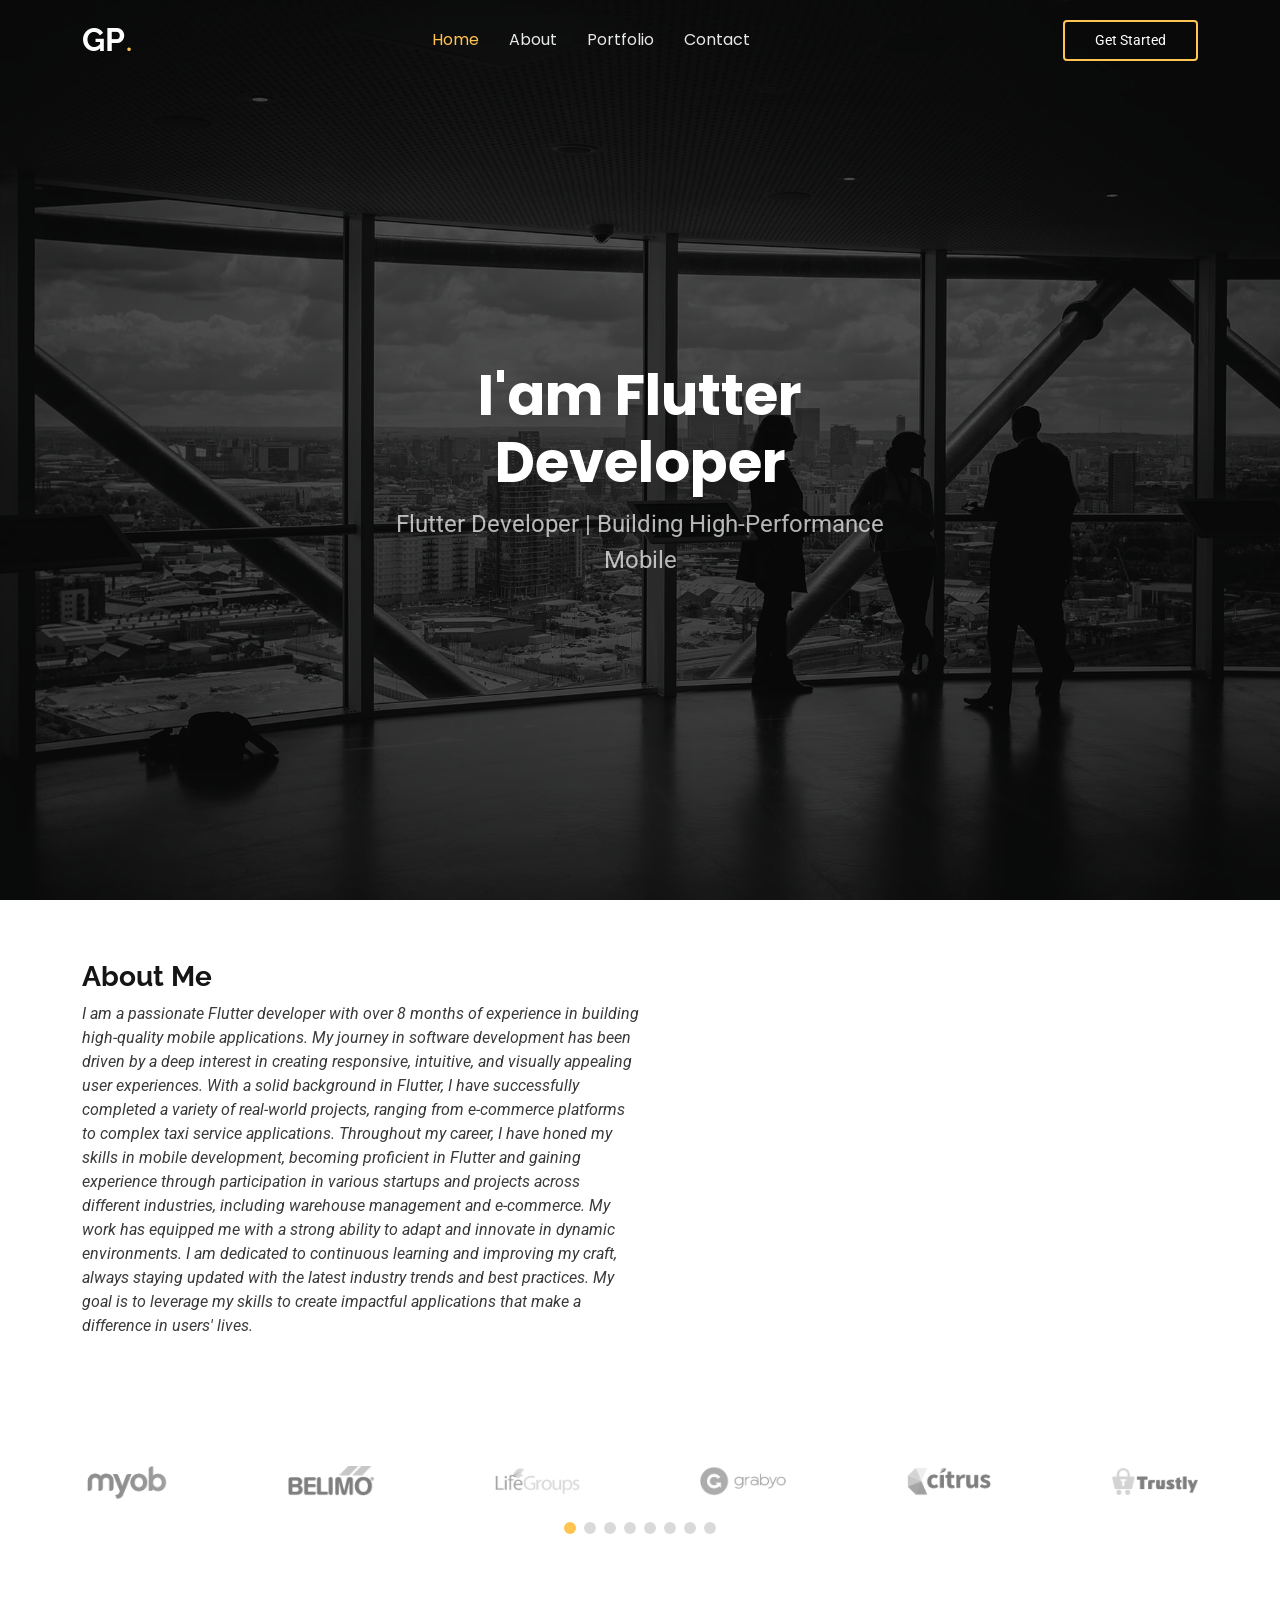
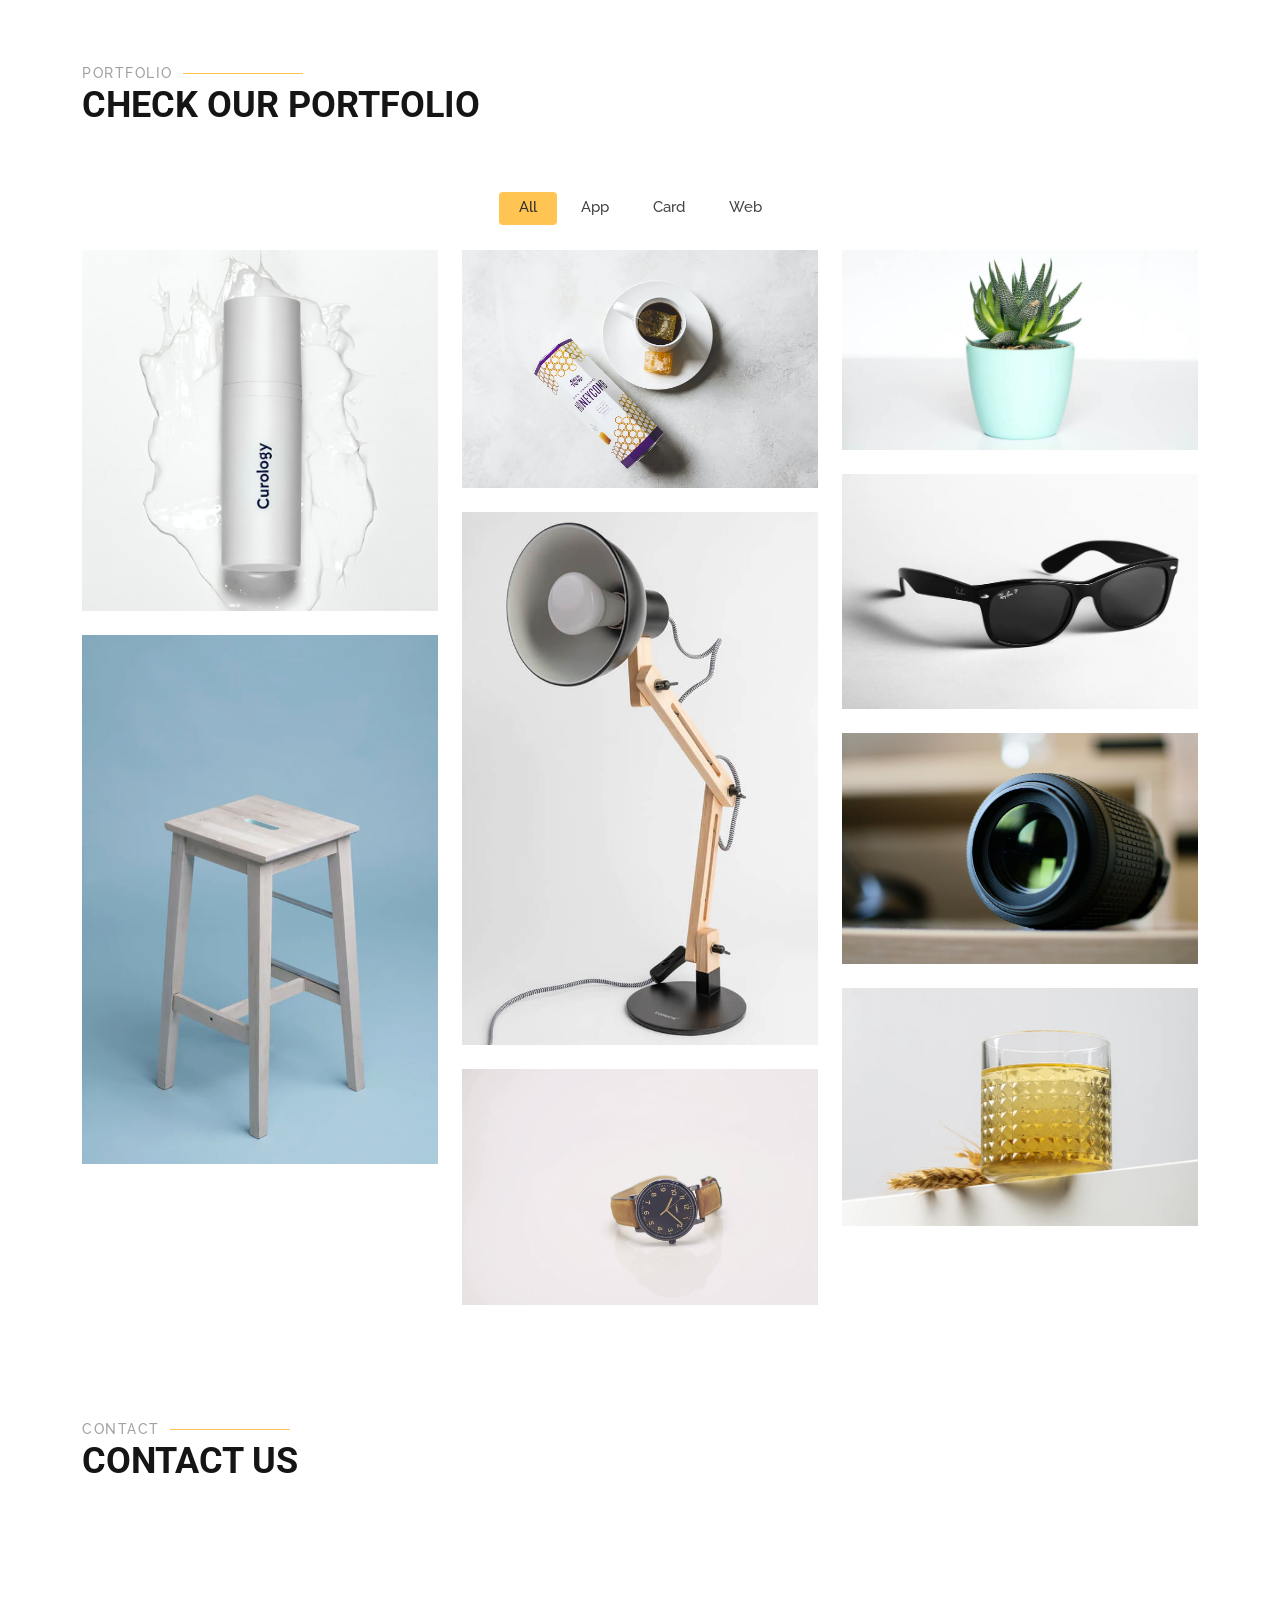
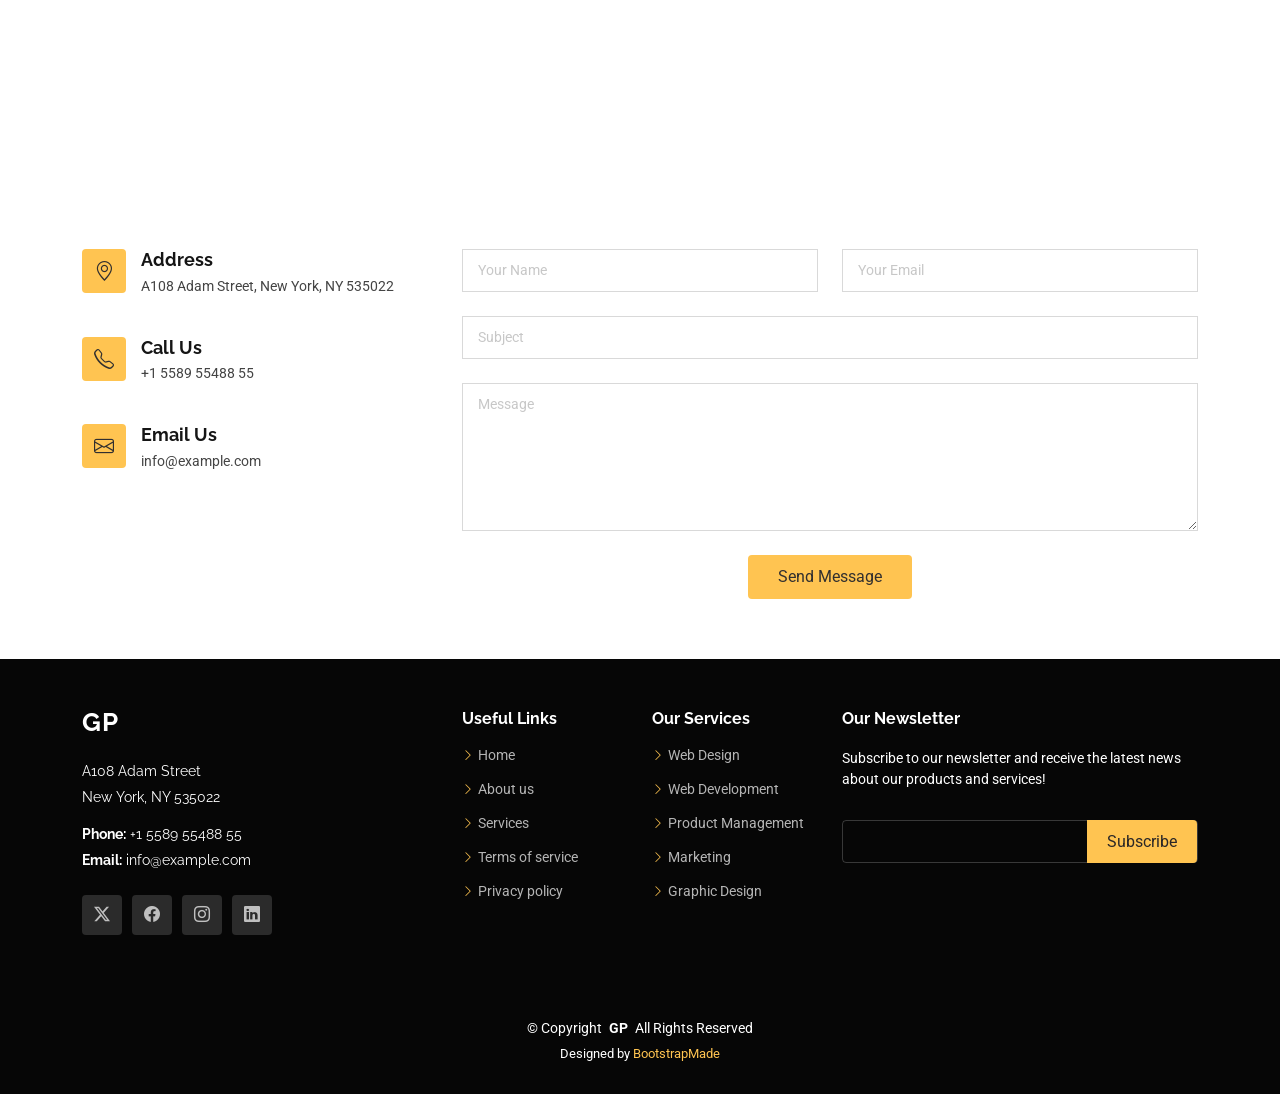
==== index.html @ 0a046956 "portifoliyo updated" ====
<!DOCTYPE html>
<html lang="en">

<head>
  <meta charset="utf-8">
  <meta content="width=device-width, initial-scale=1.0" name="viewport">
  <title>Index - Gp Bootstrap Template</title>
  <meta name="description" content="">
  <meta name="keywords" content="">

  <!-- Favicons -->
  <link href="assets/img/favicon.png" rel="icon">
  <link href="assets/img/apple-touch-icon.png" rel="apple-touch-icon">

  <!-- Fonts -->
  <link href="https://fonts.googleapis.com" rel="preconnect">
  <link href="https://fonts.gstatic.com" rel="preconnect" crossorigin>
  <link href="https://fonts.googleapis.com/css2?family=Roboto:ital,wght@0,100;0,300;0,400;0,500;0,700;0,900;1,100;1,300;1,400;1,500;1,700;1,900&family=Poppins:ital,wght@0,100;0,200;0,300;0,400;0,500;0,600;0,700;0,800;0,900;1,100;1,200;1,300;1,400;1,500;1,600;1,700;1,800;1,900&family=Raleway:ital,wght@0,100;0,200;0,300;0,400;0,500;0,600;0,700;0,800;0,900;1,100;1,200;1,300;1,400;1,500;1,600;1,700;1,800;1,900&display=swap" rel="stylesheet">

  <!-- Vendor CSS Files -->
  <link href="assets/vendor/bootstrap/css/bootstrap.min.css" rel="stylesheet">
  <link href="assets/vendor/bootstrap-icons/bootstrap-icons.css" rel="stylesheet">
  <link href="assets/vendor/aos/aos.css" rel="stylesheet">
  <link href="assets/vendor/swiper/swiper-bundle.min.css" rel="stylesheet">
  <link href="assets/vendor/glightbox/css/glightbox.min.css" rel="stylesheet">

  <!-- Main CSS File -->
  <link href="assets/css/main.css" rel="stylesheet">

  <!-- =======================================================
  * Template Name: Gp
  * Template URL: https://bootstrapmade.com/gp-free-multipurpose-html-bootstrap-template/
  * Updated: Aug 15 2024 with Bootstrap v5.3.3
  * Author: BootstrapMade.com
  * License: https://bootstrapmade.com/license/
  ======================================================== -->
</head>

<body class="index-page">

  <header id="header" class="header d-flex align-items-center fixed-top">
    <div class="container-fluid container-xl position-relative d-flex align-items-center justify-content-between">

      <a href="index.html" class="logo d-flex align-items-center me-auto me-lg-0">
        <!-- Uncomment the line below if you also wish to use an image logo -->
        <!-- <img src="assets/img/logo.png" alt=""> -->
        <h1 class="sitename">GP</h1>
        <span>.</span>
      </a>

      <nav id="navmenu" class="navmenu">
        <ul>
          <li><a href="#hero" class="active">Home<br></a></li>
          <li><a href="#about">About</a></li>
          <li><a href="#portfolio">Portfolio</a></li>
          <li><a href="#contact">Contact</a></li>
        </ul>
        <i class="mobile-nav-toggle d-xl-none bi bi-list"></i>
      </nav>

      <a class="btn-getstarted" href="index.html#about">Get Started</a>

    </div>
  </header>

  <main class="main">

    <!-- Hero Section -->
    <section id="hero" class="hero section dark-background">

      <img src="assets/img/hero-bg.jpg" alt="" data-aos="fade-in">

      <div class="container">

        <div class="row justify-content-center text-center" data-aos="fade-up" data-aos-delay="100">
          <div class="col-xl-6 col-lg-8">
            <h2>I'am Flutter Developer</span></h2>
            <p>Flutter Developer | Building High-Performance Mobile</p>
          </div>
        </div>
      </div>

    </section><!-- /Hero Section -->

    <!-- About Section -->
    <section id="about" class="about section">

      <div class="container" data-aos="fade-up" data-aos-delay="300">

          
          <div class="col-lg-6 order-2 order-lg-1 content">
            <h3>About Me</h3>
            <p class="fst-italic">
              I am a passionate Flutter developer with over 8 months of experience in building high-quality mobile applications. My journey in software development has been driven by a deep interest in creating responsive, intuitive, and visually appealing user experiences. With a solid background in Flutter, I have successfully completed a variety of real-world projects, ranging from e-commerce platforms to complex taxi service applications.
              Throughout my career, I have honed my skills in mobile development, becoming proficient in Flutter and gaining experience through participation in various startups and projects across different industries, including warehouse management and e-commerce. My work has equipped me with a strong ability to adapt and innovate in dynamic environments.
              I am dedicated to continuous learning and improving my craft, always staying updated with the latest industry trends and best practices. My goal is to leverage my skills to create impactful applications that make a difference in users' lives.
          </div>
        

      </div>

    </section><!-- /About Section -->

    <!-- Clients Section -->
    <section id="clients" class="clients section">

      <div class="container" data-aos="fade-up" data-aos-delay="100">

        <div class="swiper init-swiper">
          <script type="application/json" class="swiper-config">
            {
              "loop": true,
              "speed": 600,
              "autoplay": {
                "delay": 5000
              },
              "slidesPerView": "auto",
              "pagination": {
                "el": ".swiper-pagination",
                "type": "bullets",
                "clickable": true
              },
              "breakpoints": {
                "320": {
                  "slidesPerView": 2,
                  "spaceBetween": 40
                },
                "480": {
                  "slidesPerView": 3,
                  "spaceBetween": 60
                },
                "640": {
                  "slidesPerView": 4,
                  "spaceBetween": 80
                },
                "992": {
                  "slidesPerView": 6,
                  "spaceBetween": 120
                }
              }
            }
          </script>
          <div class="swiper-wrapper align-items-center">
            <div class="swiper-slide"><img src="assets/img/clients/client-1.png" class="img-fluid" alt=""></div>
            <div class="swiper-slide"><img src="assets/img/clients/client-2.png" class="img-fluid" alt=""></div>
            <div class="swiper-slide"><img src="assets/img/clients/client-3.png" class="img-fluid" alt=""></div>
            <div class="swiper-slide"><img src="assets/img/clients/client-4.png" class="img-fluid" alt=""></div>
            <div class="swiper-slide"><img src="assets/img/clients/client-5.png" class="img-fluid" alt=""></div>
            <div class="swiper-slide"><img src="assets/img/clients/client-6.png" class="img-fluid" alt=""></div>
            <div class="swiper-slide"><img src="assets/img/clients/client-7.png" class="img-fluid" alt=""></div>
            <div class="swiper-slide"><img src="assets/img/clients/client-8.png" class="img-fluid" alt=""></div>
          </div>
          <div class="swiper-pagination"></div>
        </div>

      </div>

    </section><!-- /Clients Section -->


    <!-- Portfolio Section -->
    <section id="portfolio" class="portfolio section">

      <!-- Section Title -->
      <div class="container section-title" data-aos="fade-up">
        <h2>Portfolio</h2>
        <p>Check our Portfolio</p>
      </div><!-- End Section Title -->

      <div class="container">

        <div class="isotope-layout" data-default-filter="*" data-layout="masonry" data-sort="original-order">

          <ul class="portfolio-filters isotope-filters" data-aos="fade-up" data-aos-delay="100">
            <li data-filter="*" class="filter-active">All</li>
            <li data-filter=".filter-app">App</li>
            <li data-filter=".filter-product">Card</li>
            <li data-filter=".filter-branding">Web</li>
          </ul><!-- End Portfolio Filters -->

          <div class="row gy-4 isotope-container" data-aos="fade-up" data-aos-delay="200">

            <div class="col-lg-4 col-md-6 portfolio-item isotope-item filter-app">
              <img src="assets/img/masonry-portfolio/masonry-portfolio-1.jpg" class="img-fluid" alt="">
              <div class="portfolio-info">
                <h4>App 1</h4>
                <p>Lorem ipsum, dolor sit</p>
                <a href="assets/img/masonry-portfolio/masonry-portfolio-1.jpg" title="App 1" data-gallery="portfolio-gallery-app" class="glightbox preview-link"><i class="bi bi-zoom-in"></i></a>
                <a href="portfolio-details.html" title="More Details" class="details-link"><i class="bi bi-link-45deg"></i></a>
              </div>
            </div><!-- End Portfolio Item -->

            <div class="col-lg-4 col-md-6 portfolio-item isotope-item filter-product">
              <img src="assets/img/masonry-portfolio/masonry-portfolio-2.jpg" class="img-fluid" alt="">
              <div class="portfolio-info">
                <h4>Product 1</h4>
                <p>Lorem ipsum, dolor sit</p>
                <a href="assets/img/masonry-portfolio/masonry-portfolio-2.jpg" title="Product 1" data-gallery="portfolio-gallery-product" class="glightbox preview-link"><i class="bi bi-zoom-in"></i></a>
                <a href="portfolio-details.html" title="More Details" class="details-link"><i class="bi bi-link-45deg"></i></a>
              </div>
            </div><!-- End Portfolio Item -->

            <div class="col-lg-4 col-md-6 portfolio-item isotope-item filter-branding">
              <img src="assets/img/masonry-portfolio/masonry-portfolio-3.jpg" class="img-fluid" alt="">
              <div class="portfolio-info">
                <h4>Branding 1</h4>
                <p>Lorem ipsum, dolor sit</p>
                <a href="assets/img/masonry-portfolio/masonry-portfolio-3.jpg" title="Branding 1" data-gallery="portfolio-gallery-branding" class="glightbox preview-link"><i class="bi bi-zoom-in"></i></a>
                <a href="portfolio-details.html" title="More Details" class="details-link"><i class="bi bi-link-45deg"></i></a>
              </div>
            </div><!-- End Portfolio Item -->

            <div class="col-lg-4 col-md-6 portfolio-item isotope-item filter-app">
              <img src="assets/img/masonry-portfolio/masonry-portfolio-4.jpg" class="img-fluid" alt="">
              <div class="portfolio-info">
                <h4>App 2</h4>
                <p>Lorem ipsum, dolor sit</p>
                <a href="assets/img/masonry-portfolio/masonry-portfolio-4.jpg" title="App 2" data-gallery="portfolio-gallery-app" class="glightbox preview-link"><i class="bi bi-zoom-in"></i></a>
                <a href="portfolio-details.html" title="More Details" class="details-link"><i class="bi bi-link-45deg"></i></a>
              </div>
            </div><!-- End Portfolio Item -->

            <div class="col-lg-4 col-md-6 portfolio-item isotope-item filter-product">
              <img src="assets/img/masonry-portfolio/masonry-portfolio-5.jpg" class="img-fluid" alt="">
              <div class="portfolio-info">
                <h4>Product 2</h4>
                <p>Lorem ipsum, dolor sit</p>
                <a href="assets/img/masonry-portfolio/masonry-portfolio-5.jpg" title="Product 2" data-gallery="portfolio-gallery-product" class="glightbox preview-link"><i class="bi bi-zoom-in"></i></a>
                <a href="portfolio-details.html" title="More Details" class="details-link"><i class="bi bi-link-45deg"></i></a>
              </div>
            </div><!-- End Portfolio Item -->

            <div class="col-lg-4 col-md-6 portfolio-item isotope-item filter-branding">
              <img src="assets/img/masonry-portfolio/masonry-portfolio-6.jpg" class="img-fluid" alt="">
              <div class="portfolio-info">
                <h4>Branding 2</h4>
                <p>Lorem ipsum, dolor sit</p>
                <a href="assets/img/masonry-portfolio/masonry-portfolio-6.jpg" title="Branding 2" data-gallery="portfolio-gallery-branding" class="glightbox preview-link"><i class="bi bi-zoom-in"></i></a>
                <a href="portfolio-details.html" title="More Details" class="details-link"><i class="bi bi-link-45deg"></i></a>
              </div>
            </div><!-- End Portfolio Item -->

            <div class="col-lg-4 col-md-6 portfolio-item isotope-item filter-app">
              <img src="assets/img/masonry-portfolio/masonry-portfolio-7.jpg" class="img-fluid" alt="">
              <div class="portfolio-info">
                <h4>App 3</h4>
                <p>Lorem ipsum, dolor sit</p>
                <a href="assets/img/masonry-portfolio/masonry-portfolio-7.jpg" title="App 3" data-gallery="portfolio-gallery-app" class="glightbox preview-link"><i class="bi bi-zoom-in"></i></a>
                <a href="portfolio-details.html" title="More Details" class="details-link"><i class="bi bi-link-45deg"></i></a>
              </div>
            </div><!-- End Portfolio Item -->

            <div class="col-lg-4 col-md-6 portfolio-item isotope-item filter-product">
              <img src="assets/img/masonry-portfolio/masonry-portfolio-8.jpg" class="img-fluid" alt="">
              <div class="portfolio-info">
                <h4>Product 3</h4>
                <p>Lorem ipsum, dolor sit</p>
                <a href="assets/img/masonry-portfolio/masonry-portfolio-8.jpg" title="Product 3" data-gallery="portfolio-gallery-product" class="glightbox preview-link"><i class="bi bi-zoom-in"></i></a>
                <a href="portfolio-details.html" title="More Details" class="details-link"><i class="bi bi-link-45deg"></i></a>
              </div>
            </div><!-- End Portfolio Item -->

            <div class="col-lg-4 col-md-6 portfolio-item isotope-item filter-branding">
              <img src="assets/img/masonry-portfolio/masonry-portfolio-9.jpg" class="img-fluid" alt="">
              <div class="portfolio-info">
                <h4>Branding 3</h4>
                <p>Lorem ipsum, dolor sit</p>
                <a href="assets/img/masonry-portfolio/masonry-portfolio-9.jpg" title="Branding 2" data-gallery="portfolio-gallery-branding" class="glightbox preview-link"><i class="bi bi-zoom-in"></i></a>
                <a href="portfolio-details.html" title="More Details" class="details-link"><i class="bi bi-link-45deg"></i></a>
              </div>
            </div><!-- End Portfolio Item -->

          </div><!-- End Portfolio Container -->

        </div>

      </div>

    </section><!-- /Portfolio Section -->

    <!-- Contact Section -->
    <section id="contact" class="contact section">

      <!-- Section Title -->
      <div class="container section-title" data-aos="fade-up">
        <h2>Contact</h2>
        <p>Contact Us</p>
      </div><!-- End Section Title -->

      <div class="container" data-aos="fade-up" data-aos-delay="100">

        <div class="mb-4" data-aos="fade-up" data-aos-delay="200">
          <iframe style="border:0; width: 100%; height: 270px;" src="https://www.google.com/maps/embed?pb=!1m14!1m8!1m3!1d48389.78314118045!2d-74.006138!3d40.710059!3m2!1i1024!2i768!4f13.1!3m3!1m2!1s0x89c25a22a3bda30d%3A0xb89d1fe6bc499443!2sDowntown%20Conference%20Center!5e0!3m2!1sen!2sus!4v1676961268712!5m2!1sen!2sus" frameborder="0" allowfullscreen="" loading="lazy" referrerpolicy="no-referrer-when-downgrade"></iframe>
        </div><!-- End Google Maps -->

        <div class="row gy-4">

          <div class="col-lg-4">
            <div class="info-item d-flex" data-aos="fade-up" data-aos-delay="300">
              <i class="bi bi-geo-alt flex-shrink-0"></i>
              <div>
                <h3>Address</h3>
                <p>A108 Adam Street, New York, NY 535022</p>
              </div>
            </div><!-- End Info Item -->

            <div class="info-item d-flex" data-aos="fade-up" data-aos-delay="400">
              <i class="bi bi-telephone flex-shrink-0"></i>
              <div>
                <h3>Call Us</h3>
                <p>+1 5589 55488 55</p>
              </div>
            </div><!-- End Info Item -->

            <div class="info-item d-flex" data-aos="fade-up" data-aos-delay="500">
              <i class="bi bi-envelope flex-shrink-0"></i>
              <div>
                <h3>Email Us</h3>
                <p>info@example.com</p>
              </div>
            </div><!-- End Info Item -->

          </div>

          <div class="col-lg-8">
            <form action="forms/contact.php" method="post" class="php-email-form" data-aos="fade-up" data-aos-delay="200">
              <div class="row gy-4">

                <div class="col-md-6">
                  <input type="text" name="name" class="form-control" placeholder="Your Name" required="">
                </div>

                <div class="col-md-6 ">
                  <input type="email" class="form-control" name="email" placeholder="Your Email" required="">
                </div>

                <div class="col-md-12">
                  <input type="text" class="form-control" name="subject" placeholder="Subject" required="">
                </div>

                <div class="col-md-12">
                  <textarea class="form-control" name="message" rows="6" placeholder="Message" required=""></textarea>
                </div>

                <div class="col-md-12 text-center">
                  <div class="loading">Loading</div>
                  <div class="error-message"></div>
                  <div class="sent-message">Your message has been sent. Thank you!</div>

                  <button type="submit">Send Message</button>
                </div>

              </div>
            </form>
          </div><!-- End Contact Form -->

        </div>

      </div>

    </section><!-- /Contact Section -->

  </main>

  <footer id="footer" class="footer dark-background">

    <div class="footer-top">
      <div class="container">
        <div class="row gy-4">
          <div class="col-lg-4 col-md-6 footer-about">
            <a href="index.html" class="logo d-flex align-items-center">
              <span class="sitename">GP</span>
            </a>
            <div class="footer-contact pt-3">
              <p>A108 Adam Street</p>
              <p>New York, NY 535022</p>
              <p class="mt-3"><strong>Phone:</strong> <span>+1 5589 55488 55</span></p>
              <p><strong>Email:</strong> <span>info@example.com</span></p>
            </div>
            <div class="social-links d-flex mt-4">
              <a href=""><i class="bi bi-twitter-x"></i></a>
              <a href=""><i class="bi bi-facebook"></i></a>
              <a href=""><i class="bi bi-instagram"></i></a>
              <a href=""><i class="bi bi-linkedin"></i></a>
            </div>
          </div>

          <div class="col-lg-2 col-md-3 footer-links">
            <h4>Useful Links</h4>
            <ul>
              <li><i class="bi bi-chevron-right"></i> <a href="#"> Home</a></li>
              <li><i class="bi bi-chevron-right"></i> <a href="#"> About us</a></li>
              <li><i class="bi bi-chevron-right"></i> <a href="#"> Services</a></li>
              <li><i class="bi bi-chevron-right"></i> <a href="#"> Terms of service</a></li>
              <li><i class="bi bi-chevron-right"></i> <a href="#"> Privacy policy</a></li>
            </ul>
          </div>

          <div class="col-lg-2 col-md-3 footer-links">
            <h4>Our Services</h4>
            <ul>
              <li><i class="bi bi-chevron-right"></i> <a href="#"> Web Design</a></li>
              <li><i class="bi bi-chevron-right"></i> <a href="#"> Web Development</a></li>
              <li><i class="bi bi-chevron-right"></i> <a href="#"> Product Management</a></li>
              <li><i class="bi bi-chevron-right"></i> <a href="#"> Marketing</a></li>
              <li><i class="bi bi-chevron-right"></i> <a href="#"> Graphic Design</a></li>
            </ul>
          </div>

          <div class="col-lg-4 col-md-12 footer-newsletter">
            <h4>Our Newsletter</h4>
            <p>Subscribe to our newsletter and receive the latest news about our products and services!</p>
            <form action="forms/newsletter.php" method="post" class="php-email-form">
              <div class="newsletter-form"><input type="email" name="email"><input type="submit" value="Subscribe"></div>
              <div class="loading">Loading</div>
              <div class="error-message"></div>
              <div class="sent-message">Your subscription request has been sent. Thank you!</div>
            </form>
          </div>

        </div>
      </div>
    </div>

    <div class="copyright">
      <div class="container text-center">
        <p>© <span>Copyright</span> <strong class="px-1 sitename">GP</strong> <span>All Rights Reserved</span></p>
        <div class="credits">
          <!-- All the links in the footer should remain intact. -->
          <!-- You can delete the links only if you've purchased the pro version. -->
          <!-- Licensing information: https://bootstrapmade.com/license/ -->
          <!-- Purchase the pro version with working PHP/AJAX contact form: [buy-url] -->
          Designed by <a href="https://bootstrapmade.com/">BootstrapMade</a>
        </div>
      </div>
    </div>

  </footer>

  <!-- Scroll Top -->
  <a href="#" id="scroll-top" class="scroll-top d-flex align-items-center justify-content-center"><i class="bi bi-arrow-up-short"></i></a>

  <!-- Preloader -->
  <div id="preloader"></div>

  <!-- Vendor JS Files -->
  <script src="assets/vendor/bootstrap/js/bootstrap.bundle.min.js"></script>
  <script src="assets/vendor/php-email-form/validate.js"></script>
  <script src="assets/vendor/aos/aos.js"></script>
  <script src="assets/vendor/swiper/swiper-bundle.min.js"></script>
  <script src="assets/vendor/glightbox/js/glightbox.min.js"></script>
  <script src="assets/vendor/imagesloaded/imagesloaded.pkgd.min.js"></script>
  <script src="assets/vendor/isotope-layout/isotope.pkgd.min.js"></script>
  <script src="assets/vendor/purecounter/purecounter_vanilla.js"></script>

  <!-- Main JS File -->
  <script src="assets/js/main.js"></script>

</body>

</html>
---- assets/css/main.css ----
/**
* Template Name: Gp
* Template URL: https://bootstrapmade.com/gp-free-multipurpose-html-bootstrap-template/
* Updated: Aug 15 2024 with Bootstrap v5.3.3
* Author: BootstrapMade.com
* License: https://bootstrapmade.com/license/
*/

/*--------------------------------------------------------------
# Font & Color Variables
# Help: https://bootstrapmade.com/color-system/
--------------------------------------------------------------*/
/* Fonts */
:root {
  --default-font: "Roboto",  system-ui, -apple-system, "Segoe UI", Roboto, "Helvetica Neue", Arial, "Noto Sans", "Liberation Sans", sans-serif, "Apple Color Emoji", "Segoe UI Emoji", "Segoe UI Symbol", "Noto Color Emoji";
  --heading-font: "Raleway",  sans-serif;
  --nav-font: "Poppins",  sans-serif;
}

/* Global Colors - The following color variables are used throughout the website. Updating them here will change the color scheme of the entire website */
:root { 
  --background-color: #ffffff; /* Background color for the entire website, including individual sections */
  --default-color: #444444; /* Default color used for the majority of the text content across the entire website */
  --heading-color: #151515; /* Color for headings, subheadings and title throughout the website */
  --accent-color: #ffc451; /* Accent color that represents your brand on the website. It's used for buttons, links, and other elements that need to stand out */
  --surface-color: #ffffff; /* The surface color is used as a background of boxed elements within sections, such as cards, icon boxes, or other elements that require a visual separation from the global background. */
  --contrast-color: #312f2f; /* Contrast color for text, ensuring readability against backgrounds of accent, heading, or default colors. */
}

/* Nav Menu Colors - The following color variables are used specifically for the navigation menu. They are separate from the global colors to allow for more customization options */
:root {
  --nav-color: rgba(255, 255, 255, 0.905);  /* The default color of the main navmenu links */
  --nav-hover-color: #ffc451; /* Applied to main navmenu links when they are hovered over or active */
  --nav-mobile-background-color: #ffffff; /* Used as the background color for mobile navigation menu */
  --nav-dropdown-background-color: #ffffff; /* Used as the background color for dropdown items that appear when hovering over primary navigation items */
  --nav-dropdown-color: #212529; /* Used for navigation links of the dropdown items in the navigation menu. */
  --nav-dropdown-hover-color: #ffc451; /* Similar to --nav-hover-color, this color is applied to dropdown navigation links when they are hovered over. */
}

/* Color Presets - These classes override global colors when applied to any section or element, providing reuse of the sam color scheme. */

.light-background {
  --background-color: #f9f9f9;
  --surface-color: #ffffff;
}

.dark-background {
  --background-color: #060606;
  --default-color: #ffffff;
  --heading-color: #ffffff;
  --surface-color: #252525;
  --contrast-color: #2a2727;
}

/* Smooth scroll */
:root {
  scroll-behavior: smooth;
}

/*--------------------------------------------------------------
# General Styling & Shared Classes
--------------------------------------------------------------*/
body {
  color: var(--default-color);
  background-color: var(--background-color);
  font-family: var(--default-font);
}

a {
  color: var(--accent-color);
  text-decoration: none;
  transition: 0.3s;
}

a:hover {
  color: color-mix(in srgb, var(--accent-color), transparent 25%);
  text-decoration: none;
}

h1,
h2,
h3,
h4,
h5,
h6 {
  color: var(--heading-color);
  font-family: var(--heading-font);
}

/* PHP Email Form Messages
------------------------------*/
.php-email-form .error-message {
  display: none;
  background: #df1529;
  color: #ffffff;
  text-align: left;
  padding: 15px;
  margin-bottom: 24px;
  font-weight: 600;
}

.php-email-form .sent-message {
  display: none;
  color: #ffffff;
  background: #059652;
  text-align: center;
  padding: 15px;
  margin-bottom: 24px;
  font-weight: 600;
}

.php-email-form .loading {
  display: none;
  background: var(--surface-color);
  text-align: center;
  padding: 15px;
  margin-bottom: 24px;
}

.php-email-form .loading:before {
  content: "";
  display: inline-block;
  border-radius: 50%;
  width: 24px;
  height: 24px;
  margin: 0 10px -6px 0;
  border: 3px solid var(--accent-color);
  border-top-color: var(--surface-color);
  animation: php-email-form-loading 1s linear infinite;
}

@keyframes php-email-form-loading {
  0% {
    transform: rotate(0deg);
  }

  100% {
    transform: rotate(360deg);
  }
}

/*--------------------------------------------------------------
# Global Header
--------------------------------------------------------------*/
.header {
  --background-color: rgba(0, 0, 0, 0.8);
  --heading-color: #ffffff;
  --contrast-color: #ffffff;
  color: var(--default-color);
  background-color: var(--background-color);
  padding: 10px 0;
  transition: all 0.5s;
  z-index: 997;
}

.header .logo {
  line-height: 1;
}

.header .logo img {
  max-height: 36px;
  margin-right: 8px;
}

.header .logo h1 {
  font-size: 32px;
  margin: 0;
  font-weight: 700;
  color: var(--heading-color);
}

.header .logo span {
  color: var(--accent-color);
  font-size: 32px;
}

.header .btn-getstarted,
.header .btn-getstarted:focus {
  color: var(--contrast-color);
  font-size: 14px;
  padding: 8px 30px;
  margin: 0 0 0 30px;
  border-radius: 4px;
  transition: 0.3s;
  border: 2px solid var(--accent-color);
}

.header .btn-getstarted:hover,
.header .btn-getstarted:focus:hover {
  color: var(--default-color);
  background: var(--accent-color);
}

@media (max-width: 1200px) {
  .header .logo {
    order: 1;
  }

  .header .btn-getstarted {
    order: 2;
    margin: 0 15px 0 0;
    padding: 6px 15px;
  }

  .header .navmenu {
    order: 3;
  }
}

.scrolled .header {
  box-shadow: 0px 0 18px rgba(0, 0, 0, 0.1);
}

/* Index Page Header
------------------------------*/
.index-page .header {
  --background-color: rgba(0, 0, 0, 0);
}

/* Index Page Header on Scroll
------------------------------*/
.index-page.scrolled .header {
  --background-color: rgba(0, 0, 0, 0.8);
}

/*--------------------------------------------------------------
# Navigation Menu
--------------------------------------------------------------*/
/* Navmenu - Desktop */
@media (min-width: 1200px) {
  .navmenu {
    padding: 0;
  }

  .navmenu ul {
    margin: 0;
    padding: 0;
    display: flex;
    list-style: none;
    align-items: center;
  }

  .navmenu li {
    position: relative;
  }

  .navmenu a,
  .navmenu a:focus {
    color: var(--nav-color);
    padding: 18px 15px;
    font-size: 16px;
    font-family: var(--nav-font);
    font-weight: 400;
    display: flex;
    align-items: center;
    justify-content: space-between;
    white-space: nowrap;
    transition: 0.3s;
  }

  .navmenu a i,
  .navmenu a:focus i {
    font-size: 12px;
    line-height: 0;
    margin-left: 5px;
    transition: 0.3s;
  }

  .navmenu li:last-child a {
    padding-right: 0;
  }

  .navmenu li:hover>a,
  .navmenu .active,
  .navmenu .active:focus {
    color: var(--nav-hover-color);
  }

  .navmenu .dropdown ul {
    margin: 0;
    padding: 10px 0;
    background: var(--nav-dropdown-background-color);
    display: block;
    position: absolute;
    visibility: hidden;
    left: 14px;
    top: 130%;
    opacity: 0;
    transition: 0.3s;
    border-radius: 0;
    z-index: 99;
    box-shadow: 0px 0px 30px rgba(0, 0, 0, 0.1);
  }

  .navmenu .dropdown ul li {
    min-width: 200px;
  }

  .navmenu .dropdown ul a {
    padding: 10px 20px;
    font-size: 15px;
    text-transform: none;
    color: var(--nav-dropdown-color);
  }

  .navmenu .dropdown ul a i {
    font-size: 12px;
  }

  .navmenu .dropdown ul a:hover,
  .navmenu .dropdown ul .active:hover,
  .navmenu .dropdown ul li:hover>a {
    background-color: var(--nav-dropdown-hover-color);
  }

  .navmenu .dropdown:hover>ul {
    opacity: 1;
    top: 100%;
    visibility: visible;
  }

  .navmenu .dropdown .dropdown ul {
    top: 0;
    left: -90%;
    visibility: hidden;
  }

  .navmenu .dropdown .dropdown:hover>ul {
    opacity: 1;
    top: 0;
    left: -100%;
    visibility: visible;
  }
}

/* Navmenu - Mobile */
@media (max-width: 1199px) {
  .mobile-nav-toggle {
    color: var(--nav-color);
    font-size: 28px;
    line-height: 0;
    margin-right: 10px;
    cursor: pointer;
    transition: color 0.3s;
  }

  .navmenu {
    padding: 0;
    z-index: 9997;
  }

  .navmenu ul {
    display: none;
    list-style: none;
    position: absolute;
    inset: 60px 20px 20px 20px;
    padding: 10px 0;
    margin: 0;
    border-radius: 6px;
    background-color: var(--nav-mobile-background-color);
    overflow-y: auto;
    transition: 0.3s;
    z-index: 9998;
    box-shadow: 0px 0px 30px rgba(0, 0, 0, 0.1);
  }

  .navmenu a,
  .navmenu a:focus {
    color: var(--nav-dropdown-color);
    padding: 10px 20px;
    font-family: var(--nav-font);
    font-size: 17px;
    font-weight: 500;
    display: flex;
    align-items: center;
    justify-content: space-between;
    white-space: nowrap;
    transition: 0.3s;
  }

  .navmenu a i,
  .navmenu a:focus i {
    font-size: 12px;
    line-height: 0;
    margin-left: 5px;
    width: 30px;
    height: 30px;
    display: flex;
    align-items: center;
    justify-content: center;
    border-radius: 50%;
    transition: 0.3s;
    background-color: color-mix(in srgb, var(--accent-color), white 90%);
  }

  .navmenu a i:hover,
  .navmenu a:focus i:hover {
    background-color: color-mix(in srgb, var(--accent-color), white 90%);
  }

  .navmenu a:hover,
  .navmenu .active,
  .navmenu .active:focus {
    background-color: var(--nav-dropdown-hover-color);
  }

  .navmenu .active i,
  .navmenu .active:focus i {
    transform: rotate(180deg);
  }

  .navmenu .dropdown ul {
    position: static;
    display: none;
    z-index: 99;
    padding: 10px 0;
    margin: 10px 20px;
    background-color: var(--nav-dropdown-background-color);
    border: 1px solid color-mix(in srgb, var(--default-color), transparent 90%);
    box-shadow: none;
    transition: all 0.5s ease-in-out;
  }

  .navmenu .dropdown ul ul {
    background-color: rgba(33, 37, 41, 0.1);
  }

  .navmenu .dropdown>.dropdown-active {
    display: block;
    background-color: rgba(33, 37, 41, 0.03);
  }

  .mobile-nav-active {
    overflow: hidden;
  }

  .mobile-nav-active .mobile-nav-toggle {
    color: #fff;
    position: absolute;
    font-size: 32px;
    top: 15px;
    right: 15px;
    margin-right: 0;
    z-index: 9999;
  }

  .mobile-nav-active .navmenu {
    position: fixed;
    overflow: hidden;
    inset: 0;
    background: rgba(33, 37, 41, 0.8);
    transition: 0.3s;
  }

  .mobile-nav-active .navmenu>ul {
    display: block;
  }
}

/*--------------------------------------------------------------
# Global Footer
--------------------------------------------------------------*/
.footer {
  color: var(--default-color);
  background-color: var(--background-color);
  font-size: 14px;
  position: relative;
}

.footer .footer-top {
  padding: 50px 0;
  background-color: color-mix(in srgb, var(--footer-background-color) 90%, white 10%);
}

.footer .footer-about .logo {
  line-height: 1;
  margin-bottom: 10px;
}

.footer .footer-about .logo img {
  max-height: 40px;
  margin-right: 6px;
}

.footer .footer-about .logo span {
  font-size: 26px;
  font-weight: 700;
  letter-spacing: 1px;
  font-family: var(--heading-font);
  color: var(--heading-color);
}

.footer .footer-about p {
  font-size: 14px;
  font-family: var(--heading-font);
}

.footer .social-links a {
  color: color-mix(in srgb, var(--default-color), transparent 30%);
  background-color: color-mix(in srgb, var(--default-color) 5%, white 10%);
  display: flex;
  align-items: center;
  justify-content: center;
  width: 40px;
  height: 40px;
  border-radius: 4px;
  font-size: 16px;
  margin-right: 10px;
  transition: 0.3s;
}

.footer .social-links a:hover {
  color: var(--contrast-color);
  background-color: var(--accent-color);
}

.footer h4 {
  font-size: 16px;
  font-weight: bold;
  position: relative;
  padding-bottom: 12px;
}

.footer .footer-links {
  margin-bottom: 30px;
}

.footer .footer-links ul {
  list-style: none;
  padding: 0;
  margin: 0;
}

.footer .footer-links ul i {
  margin-right: 4px;
  font-size: 12px;
  line-height: 0;
  color: var(--accent-color);
}

.footer .footer-links ul li {
  padding: 10px 0;
  display: flex;
  align-items: center;
}

.footer .footer-links ul li:first-child {
  padding-top: 0;
}

.footer .footer-links ul a {
  color: color-mix(in srgb, var(--default-color), transparent 30%);
  display: inline-block;
  line-height: 1;
}

.footer .footer-links ul a:hover {
  color: var(--accent-color);
}

.footer .footer-contact p {
  margin-bottom: 5px;
}

.footer .footer-newsletter .newsletter-form {
  margin-top: 30px;
  margin-bottom: 15px;
  padding: 6px 8px;
  position: relative;
  border-radius: 4px;
  border: 1px solid color-mix(in srgb, var(--default-color), transparent 80%);
  display: flex;
  background-color: color-mix(in srgb, var(--footer-background-color) 90%, white 15%);
  transition: 0.3s;
}

.footer .footer-newsletter .newsletter-form:focus-within {
  border-color: var(--accent-color);
}

.footer .footer-newsletter .newsletter-form input[type=email] {
  border: 0;
  padding: 4px;
  width: 100%;
  background-color: color-mix(in srgb, var(--footer-background-color) 90%, white 15%);
  color: var(--default-color);
}

.footer .footer-newsletter .newsletter-form input[type=email]:focus-visible {
  outline: none;
}

.footer .footer-newsletter .newsletter-form input[type=submit] {
  border: 0;
  font-size: 16px;
  padding: 0 20px;
  margin: -7px -8px -7px 0;
  background: var(--accent-color);
  color: var(--contrast-color);
  transition: 0.3s;
  border-radius: 0 4px 4px 0;
}

.footer .footer-newsletter .newsletter-form input[type=submit]:hover {
  background: color-mix(in srgb, var(--accent-color), transparent 20%);
}

.footer .copyright {
  padding: 30px 0;
}

.footer .copyright p {
  margin-bottom: 0;
}

.footer .credits {
  margin-top: 5px;
  font-size: 13px;
}

/*--------------------------------------------------------------
# Preloader
--------------------------------------------------------------*/
#preloader {
  position: fixed;
  inset: 0;
  z-index: 999999;
  overflow: hidden;
  background: #000;
  transition: all 0.6s ease-out;
}

#preloader:before {
  content: "";
  position: fixed;
  top: calc(50% - 30px);
  left: calc(50% - 30px);
  border: 6px solid #ffffff;
  border-color: var(--accent-color) transparent var(--accent-color) transparent;
  border-radius: 50%;
  width: 60px;
  height: 60px;
  animation: animate-preloader 1.5s linear infinite;
}

@keyframes animate-preloader {
  0% {
    transform: rotate(0deg);
  }

  100% {
    transform: rotate(360deg);
  }
}

/*--------------------------------------------------------------
# Scroll Top Button
--------------------------------------------------------------*/
.scroll-top {
  position: fixed;
  visibility: hidden;
  opacity: 0;
  right: 15px;
  bottom: 15px;
  z-index: 99999;
  background-color: var(--accent-color);
  width: 40px;
  height: 40px;
  border-radius: 4px;
  transition: all 0.4s;
}

.scroll-top i {
  font-size: 24px;
  color: var(--contrast-color);
  line-height: 0;
}

.scroll-top:hover {
  background-color: color-mix(in srgb, var(--accent-color), transparent 20%);
  color: var(--contrast-color);
}

.scroll-top.active {
  visibility: visible;
  opacity: 1;
}

/*--------------------------------------------------------------
# Disable aos animation delay on mobile devices
--------------------------------------------------------------*/
@media screen and (max-width: 768px) {
  [data-aos-delay] {
    transition-delay: 0 !important;
  }
}

/*--------------------------------------------------------------
# Global Page Titles & Breadcrumbs
--------------------------------------------------------------*/
.page-title {
  color: var(--default-color);
  background-color: var(--background-color);
  position: relative;
}

.page-title .heading {
  padding: 80px 0;
  border-top: 1px solid color-mix(in srgb, var(--default-color), transparent 90%);
}

.page-title .heading h1 {
  font-size: 38px;
  font-weight: 700;
}

.page-title nav {
  background-color: color-mix(in srgb, var(--default-color), transparent 95%);
  padding: 20px 0;
}

.page-title nav ol {
  display: flex;
  flex-wrap: wrap;
  list-style: none;
  margin: 0;
  padding: 0;
  font-size: 16px;
  font-weight: 400;
}

.page-title nav ol li+li {
  padding-left: 10px;
}

.page-title nav ol li+li::before {
  content: "/";
  display: inline-block;
  padding-right: 10px;
  color: color-mix(in srgb, var(--default-color), transparent 70%);
}

/*--------------------------------------------------------------
# Global Sections
--------------------------------------------------------------*/
section,
.section {
  color: var(--default-color);
  background-color: var(--background-color);
  padding: 60px 0;
  scroll-margin-top: 80px;
  overflow: clip;
}

@media (max-width: 1199px) {

  section,
  .section {
    scroll-margin-top: 58px;
  }
}

/*--------------------------------------------------------------
# Global Section Titles
--------------------------------------------------------------*/
.section-title {
  padding-bottom: 60px;
  position: relative;
}

.section-title h2 {
  font-size: 14px;
  font-weight: 500;
  padding: 0;
  line-height: 1px;
  margin: 0;
  letter-spacing: 1.5px;
  text-transform: uppercase;
  color: color-mix(in srgb, var(--default-color), transparent 50%);
  position: relative;
}

.section-title h2::after {
  content: "";
  width: 120px;
  height: 1px;
  display: inline-block;
  background: var(--accent-color);
  margin: 4px 10px;
}

.section-title p {
  color: var(--heading-color);
  margin: 0;
  font-size: 36px;
  font-weight: 700;
  text-transform: uppercase;
}

/*--------------------------------------------------------------
# Hero Section
--------------------------------------------------------------*/
.hero {
  width: 100%;
  min-height: 100vh;
  position: relative;
  padding: 120px 0 80px 0;
  display: flex;
  align-items: center;
  justify-content: center;
}

.hero img {
  position: absolute;
  inset: 0;
  display: block;
  width: 100%;
  height: 100%;
  object-fit: cover;
  z-index: 1;
}

.hero:before {
  content: "";
  background: color-mix(in srgb, var(--background-color), transparent 30%);
  position: absolute;
  inset: 0;
  z-index: 2;
}

.hero .container {
  position: relative;
  z-index: 3;
}

.hero h2 {
  margin: 0;
  font-size: 56px;
  font-weight: 700;
  font-family: var(--nav-font);
}

.hero h2 span {
  color: var(--accent-color);
}

.hero p {
  margin: 10px 0 0 0;
  font-size: 24px;
  color: color-mix(in srgb, var(--default-color), transparent 30%);
}

.hero .icon-box {
  padding: 30px 20px;
  transition: ease-in-out 0.3s;
  border: 1px solid color-mix(in srgb, var(--default-color), transparent 70%);
  height: 100%;
  text-align: center;
  display: flex;
  flex-direction: column;
  align-items: center;
  justify-content: center;
}

.hero .icon-box i {
  font-size: 32px;
  line-height: 1;
  color: var(--accent-color);
}

.hero .icon-box h3 {
  font-weight: 700;
  margin: 10px 0 0 0;
  padding: 0;
  line-height: 1;
  font-size: 20px;
  line-height: 26px;
}

.hero .icon-box h3 a {
  color: color-mix(in srgb, var(--default-color), transparent 20%);
  transition: ease-in-out 0.3s;
}

.hero .icon-box:hover {
  border-color: var(--accent-color);
}

.hero .icon-box:hover h3 a {
  color: var(--accent-color);
}

@media (max-width: 768px) {
  .hero h2 {
    font-size: 32px;
  }

  .hero p {
    font-size: 18px;
  }
}

/*--------------------------------------------------------------
# About Section
--------------------------------------------------------------*/
.about .content h3 {
  font-size: 1.75rem;
  font-weight: 700;
}

.about .content .fst-italic {
  color: color-mix(in srgb, var(--default-color), var(--contrast-color) 50%);
}

.about .content ul {
  list-style: none;
  padding: 0;
}

.about .content ul li {
  padding: 10px 0 0 0;
  display: flex;
}

.about .content ul i {
  color: var(--accent-color);
  margin-right: 0.5rem;
  line-height: 1.2;
  font-size: 1.25rem;
}

.about .content p:last-child {
  margin-bottom: 0;
}

/*--------------------------------------------------------------
# Clients Section
--------------------------------------------------------------*/
.clients .swiper-slide img {
  opacity: 0.5;
  transition: 0.3s;
  filter: grayscale(100);
}

.clients .swiper-slide img:hover {
  filter: none;
  opacity: 1;
}

.clients .swiper-wrapper {
  height: auto;
}

.clients .swiper-pagination {
  margin-top: 20px;
  position: relative;
}

.clients .swiper-pagination .swiper-pagination-bullet {
  width: 12px;
  height: 12px;
  opacity: 1;
  background-color: color-mix(in srgb, var(--default-color), transparent 80%);
}

.clients .swiper-pagination .swiper-pagination-bullet-active {
  background-color: var(--accent-color);
}

/*--------------------------------------------------------------
# Features Section
--------------------------------------------------------------*/
.features .features-image {
  position: relative;
  min-height: 400px;
}

.features .features-image img {
  position: absolute;
  inset: 0;
  display: block;
  width: 100%;
  height: 100%;
  object-fit: cover;
  z-index: 1;
}

.features .features-item h4 {
  font-size: 20px;
  font-weight: 700;
  margin: 0 0 5px 0;
}

.features .features-item i {
  font-size: 48px;
  color: var(--accent-color);
  margin-right: 20px;
  line-height: 0;
}

.features .features-item p {
  font-size: 15px;
  color: color-mix(in srgb, var(--default-color), transparent 20%);
  margin: 0;
}

/*--------------------------------------------------------------
# Services Section
--------------------------------------------------------------*/
.services .service-item {
  background-color: var(--surface-color);
  text-align: center;
  border: 1px solid color-mix(in srgb, var(--default-color), transparent 85%);
  padding: 80px 20px;
  height: 100%;
  transition: all ease-in-out 0.3s;
}

.services .service-item .icon {
  background: var(--accent-color);
  color: var(--contrast-color);
  margin: 0 auto;
  width: 64px;
  height: 64px;
  border-radius: 4px;
  display: flex;
  align-items: center;
  justify-content: center;
  margin-bottom: 20px;
  transition: 0.3s;
}

.services .service-item .icon i {
  font-size: 28px;
  transition: ease-in-out 0.3s;
}

.services .service-item h3 {
  font-weight: 700;
  margin: 10px 0 15px 0;
  font-size: 22px;
  transition: 0.3s;
}

.services .service-item p {
  line-height: 24px;
  font-size: 14px;
  margin-bottom: 0;
}

.services .service-item:hover {
  box-shadow: 0px 0 25px 0 rgba(0, 0, 0, 0.1);
  transform: translateY(-10px);
}

/*--------------------------------------------------------------
# Call To Action Section
--------------------------------------------------------------*/
.call-to-action {
  padding: 80px 0;
  position: relative;
  clip-path: inset(0);
}

.call-to-action img {
  position: fixed;
  top: 0;
  left: 0;
  display: block;
  width: 100%;
  height: 100%;
  object-fit: cover;
  z-index: 1;
}

.call-to-action:before {
  content: "";
  background: color-mix(in srgb, var(--background-color), transparent 50%);
  position: absolute;
  inset: 0;
  z-index: 2;
}

.call-to-action .container {
  position: relative;
  z-index: 3;
}

.call-to-action h3 {
  font-size: 28px;
  font-weight: 700;
  color: var(--default-color);
}

.call-to-action p {
  color: var(--default-color);
}

.call-to-action .cta-btn {
  font-family: var(--heading-font);
  font-weight: 500;
  font-size: 16px;
  letter-spacing: 1px;
  display: inline-block;
  padding: 12px 40px;
  border-radius: 5px;
  transition: 0.5s;
  margin: 10px;
  border: 2px solid var(--default-color);
  color: var(--default-color);
}

.call-to-action .cta-btn:hover {
  background: var(--accent-color);
  color: var(--background-color);
  border: 2px solid var(--accent-color);
}

/*--------------------------------------------------------------
# Portfolio Section
--------------------------------------------------------------*/
.portfolio .portfolio-filters {
  padding: 0;
  margin: 0 auto 20px auto;
  list-style: none;
  text-align: center;
}

.portfolio .portfolio-filters li {
  cursor: pointer;
  display: inline-block;
  padding: 8px 20px 10px 20px;
  margin: 0;
  font-size: 15px;
  font-weight: 500;
  line-height: 1;
  margin-bottom: 5px;
  border-radius: 4px;
  transition: all 0.3s ease-in-out;
  font-family: var(--heading-font);
}

.portfolio .portfolio-filters li:hover,
.portfolio .portfolio-filters li.filter-active {
  color: var(--contrast-color);
  background-color: var(--accent-color);
}

.portfolio .portfolio-filters li:first-child {
  margin-left: 0;
}

.portfolio .portfolio-filters li:last-child {
  margin-right: 0;
}

@media (max-width: 575px) {
  .portfolio .portfolio-filters li {
    font-size: 14px;
    margin: 0 0 10px 0;
  }
}

.portfolio .portfolio-item {
  position: relative;
  overflow: hidden;
}

.portfolio .portfolio-item .portfolio-info {
  opacity: 0;
  position: absolute;
  left: 12px;
  right: 12px;
  bottom: -100%;
  z-index: 3;
  transition: all ease-in-out 0.5s;
  background: color-mix(in srgb, var(--background-color), transparent 10%);
  padding: 15px;
}

.portfolio .portfolio-item .portfolio-info h4 {
  font-size: 18px;
  font-weight: 600;
  padding-right: 50px;
}

.portfolio .portfolio-item .portfolio-info p {
  color: color-mix(in srgb, var(--default-color), transparent 30%);
  font-size: 14px;
  margin-bottom: 0;
  padding-right: 50px;
}

.portfolio .portfolio-item .portfolio-info .preview-link,
.portfolio .portfolio-item .portfolio-info .details-link {
  position: absolute;
  right: 50px;
  font-size: 24px;
  top: calc(50% - 14px);
  color: color-mix(in srgb, var(--default-color), transparent 30%);
  transition: 0.3s;
  line-height: 0;
}

.portfolio .portfolio-item .portfolio-info .preview-link:hover,
.portfolio .portfolio-item .portfolio-info .details-link:hover {
  color: var(--accent-color);
}

.portfolio .portfolio-item .portfolio-info .details-link {
  right: 14px;
  font-size: 28px;
}

.portfolio .portfolio-item:hover .portfolio-info {
  opacity: 1;
  bottom: 0;
}

/*--------------------------------------------------------------
# Stats Section
--------------------------------------------------------------*/
.stats .stats-item {
  padding: 10px;
}

.stats .stats-item i {
  font-size: 44px;
  color: var(--accent-color);
  line-height: 0;
  margin-right: 15px;
}

.stats .stats-item .purecounter {
  color: var(--heading-color);
  font-size: 40px;
  display: block;
  font-weight: 700;
  line-height: 40px;
}

.stats .stats-item p {
  color: color-mix(in srgb, var(--default-color), transparent 40%);
  padding: 15px 0 0 0;
  margin: 0;
  font-family: var(--heading-font);
  font-size: 14px;
}

/*--------------------------------------------------------------
# Testimonials Section
--------------------------------------------------------------*/
.testimonials {
  padding: 80px 0;
  position: relative;
}

.testimonials:before {
  content: "";
  background: color-mix(in srgb, var(--background-color), transparent 30%);
  position: absolute;
  inset: 0;
  z-index: 2;
}

.testimonials .testimonials-bg {
  position: absolute;
  inset: 0;
  display: block;
  width: 100%;
  height: 100%;
  object-fit: cover;
  z-index: 1;
}

.testimonials .container {
  position: relative;
  z-index: 3;
}

.testimonials .testimonials-carousel,
.testimonials .testimonials-slider {
  overflow: hidden;
}

.testimonials .testimonial-item {
  text-align: center;
}

.testimonials .testimonial-item .testimonial-img {
  width: 100px;
  border-radius: 50%;
  border: 6px solid color-mix(in srgb, var(--default-color), transparent 85%);
  margin: 0 auto;
}

.testimonials .testimonial-item h3 {
  font-size: 20px;
  font-weight: bold;
  margin: 10px 0 5px 0;
}

.testimonials .testimonial-item h4 {
  font-size: 14px;
  margin: 0 0 15px 0;
  color: color-mix(in srgb, var(--default-color), transparent 40%);
}

.testimonials .testimonial-item .stars {
  margin-bottom: 15px;
}

.testimonials .testimonial-item .stars i {
  color: #ffc107;
  margin: 0 1px;
}

.testimonials .testimonial-item .quote-icon-left,
.testimonials .testimonial-item .quote-icon-right {
  color: color-mix(in srgb, var(--default-color), transparent 40%);
  font-size: 26px;
  line-height: 0;
}

.testimonials .testimonial-item .quote-icon-left {
  display: inline-block;
  left: -5px;
  position: relative;
}

.testimonials .testimonial-item .quote-icon-right {
  display: inline-block;
  right: -5px;
  position: relative;
  top: 10px;
  transform: scale(-1, -1);
}

.testimonials .testimonial-item p {
  font-style: italic;
  margin: 0 auto 15px auto;
}

.testimonials .swiper-wrapper {
  height: auto;
}

.testimonials .swiper-pagination {
  margin-top: 20px;
  position: relative;
}

.testimonials .swiper-pagination .swiper-pagination-bullet {
  width: 12px;
  height: 12px;
  background-color: color-mix(in srgb, var(--default-color), transparent 50%);
  opacity: 0.5;
}

.testimonials .swiper-pagination .swiper-pagination-bullet-active {
  background-color: var(--default-color);
  opacity: 1;
}

@media (min-width: 992px) {
  .testimonials .testimonial-item p {
    width: 80%;
  }
}

/*--------------------------------------------------------------
# Team Section
--------------------------------------------------------------*/
.team .team-member {
  background-color: var(--surface-color);
  overflow: hidden;
  border-radius: 5px;
  box-shadow: 0px 2px 15px rgba(0, 0, 0, 0.1);
  height: 100%;
}

.team .team-member .member-img {
  position: relative;
  overflow: hidden;
}

.team .team-member .social {
  position: absolute;
  left: 0;
  bottom: 30px;
  right: 0;
  opacity: 0;
  transition: ease-in-out 0.3s;
  text-align: center;
}

.team .team-member .social a {
  background: color-mix(in srgb, var(--contrast-color), transparent 25%);
  color: color-mix(in srgb, var(--default-color), transparent 20%);
  margin: 0 3px;
  border-radius: 4px;
  width: 36px;
  height: 36px;
  transition: ease-in-out 0.3s;
  display: inline-flex;
  justify-content: center;
  align-items: center;
}

.team .team-member .social a:hover {
  color: var(--contrast-color);
  background: var(--accent-color);
}

.team .team-member .social i {
  font-size: 18px;
  line-height: 0;
}

.team .team-member .member-info {
  padding: 25px 15px;
}

.team .team-member .member-info h4 {
  font-weight: 700;
  margin-bottom: 5px;
  font-size: 18px;
}

.team .team-member .member-info span {
  display: block;
  font-size: 13px;
  font-weight: 400;
  color: color-mix(in srgb, var(--default-color), transparent 40%);
}

.team .team-member:hover .social {
  opacity: 1;
  bottom: 15px;
}

/*--------------------------------------------------------------
# Contact Section
--------------------------------------------------------------*/
.contact .info-item+.info-item {
  margin-top: 40px;
}

.contact .info-item i {
  color: var(--contrast-color);
  background: var(--accent-color);
  font-size: 20px;
  width: 44px;
  height: 44px;
  display: flex;
  justify-content: center;
  align-items: center;
  border-radius: 4px;
  transition: all 0.3s ease-in-out;
  margin-right: 15px;
}

.contact .info-item h3 {
  padding: 0;
  font-size: 18px;
  font-weight: 700;
  margin-bottom: 5px;
}

.contact .info-item p {
  padding: 0;
  margin-bottom: 0;
  font-size: 14px;
}

.contact .php-email-form {
  height: 100%;
}

.contact .php-email-form input[type=text],
.contact .php-email-form input[type=email],
.contact .php-email-form textarea {
  font-size: 14px;
  padding: 10px 15px;
  box-shadow: none;
  border-radius: 0;
  color: var(--default-color);
  background-color: color-mix(in srgb, var(--background-color), transparent 50%);
  border-color: color-mix(in srgb, var(--default-color), transparent 80%);
}

.contact .php-email-form input[type=text]:focus,
.contact .php-email-form input[type=email]:focus,
.contact .php-email-form textarea:focus {
  border-color: var(--accent-color);
}

.contact .php-email-form input[type=text]::placeholder,
.contact .php-email-form input[type=email]::placeholder,
.contact .php-email-form textarea::placeholder {
  color: color-mix(in srgb, var(--default-color), transparent 70%);
}

.contact .php-email-form button[type=submit] {
  color: var(--contrast-color);
  background: var(--accent-color);
  border: 0;
  padding: 10px 30px;
  transition: 0.4s;
  border-radius: 4px;
}

.contact .php-email-form button[type=submit]:hover {
  background: color-mix(in srgb, var(--accent-color), transparent 20%);
}

/*--------------------------------------------------------------
# Portfolio Details Section
--------------------------------------------------------------*/
.portfolio-details .portfolio-details-slider img {
  width: 100%;
}

.portfolio-details .portfolio-details-slider .swiper-pagination {
  margin-top: 20px;
  position: relative;
}

.portfolio-details .portfolio-details-slider .swiper-pagination .swiper-pagination-bullet {
  width: 12px;
  height: 12px;
  background-color: color-mix(in srgb, var(--default-color), transparent 85%);
  opacity: 1;
}

.portfolio-details .portfolio-details-slider .swiper-pagination .swiper-pagination-bullet-active {
  background-color: var(--accent-color);
}

.portfolio-details .portfolio-info {
  background-color: var(--surface-color);
  padding: 30px;
  box-shadow: 0px 0 30px rgba(0, 0, 0, 0.1);
}

.portfolio-details .portfolio-info h3 {
  font-size: 22px;
  font-weight: 700;
  margin-bottom: 20px;
  padding-bottom: 20px;
  border-bottom: 1px solid color-mix(in srgb, var(--default-color), transparent 85%);
}

.portfolio-details .portfolio-info ul {
  list-style: none;
  padding: 0;
  font-size: 15px;
}

.portfolio-details .portfolio-info ul li+li {
  margin-top: 10px;
}

.portfolio-details .portfolio-description {
  padding-top: 30px;
}

.portfolio-details .portfolio-description h2 {
  font-size: 26px;
  font-weight: 700;
  margin-bottom: 20px;
}

.portfolio-details .portfolio-description p {
  padding: 0;
  color: color-mix(in srgb, var(--default-color), transparent 30%);
}

/*--------------------------------------------------------------
# Service Details Section
--------------------------------------------------------------*/
.service-details .service-box {
  background-color: var(--surface-color);
  padding: 20px;
  box-shadow: 0px 2px 20px rgba(0, 0, 0, 0.1);
}

.service-details .service-box+.service-box {
  margin-top: 30px;
}

.service-details .service-box h4 {
  font-size: 20px;
  font-weight: 700;
  border-bottom: 2px solid color-mix(in srgb, var(--default-color), transparent 92%);
  padding-bottom: 15px;
  margin-bottom: 15px;
}

.service-details .services-list {
  background-color: var(--surface-color);
}

.service-details .services-list a {
  color: color-mix(in srgb, var(--default-color), transparent 20%);
  background-color: color-mix(in srgb, var(--default-color), transparent 96%);
  display: flex;
  align-items: center;
  padding: 12px 15px;
  margin-top: 15px;
  transition: 0.3s;
}

.service-details .services-list a:first-child {
  margin-top: 0;
}

.service-details .services-list a i {
  font-size: 16px;
  margin-right: 8px;
  color: var(--accent-color);
}

.service-details .services-list a.active {
  color: var(--contrast-color);
  background-color: var(--accent-color);
}

.service-details .services-list a.active i {
  color: var(--contrast-color);
}

.service-details .services-list a:hover {
  background-color: color-mix(in srgb, var(--accent-color), transparent 95%);
  color: var(--accent-color);
}

.service-details .download-catalog a {
  color: var(--default-color);
  display: flex;
  align-items: center;
  padding: 10px 0;
  transition: 0.3s;
  border-top: 1px solid color-mix(in srgb, var(--default-color), transparent 90%);
}

.service-details .download-catalog a:first-child {
  border-top: 0;
  padding-top: 0;
}

.service-details .download-catalog a:last-child {
  padding-bottom: 0;
}

.service-details .download-catalog a i {
  font-size: 24px;
  margin-right: 8px;
  color: var(--accent-color);
}

.service-details .download-catalog a:hover {
  color: var(--accent-color);
}

.service-details .help-box {
  background-color: var(--accent-color);
  color: var(--contrast-color);
  margin-top: 30px;
  padding: 30px 15px;
}

.service-details .help-box .help-icon {
  font-size: 48px;
}

.service-details .help-box h4,
.service-details .help-box a {
  color: var(--contrast-color);
}

.service-details .services-img {
  margin-bottom: 20px;
}

.service-details h3 {
  font-size: 26px;
  font-weight: 700;
}

.service-details p {
  font-size: 15px;
}

.service-details ul {
  list-style: none;
  padding: 0;
  font-size: 15px;
}

.service-details ul li {
  padding: 5px 0;
  display: flex;
  align-items: center;
}

.service-details ul i {
  font-size: 20px;
  margin-right: 8px;
  color: var(--accent-color);
}

/*--------------------------------------------------------------
# Starter Section Section
--------------------------------------------------------------*/
.starter-section {
  /* Add your styles here */
}
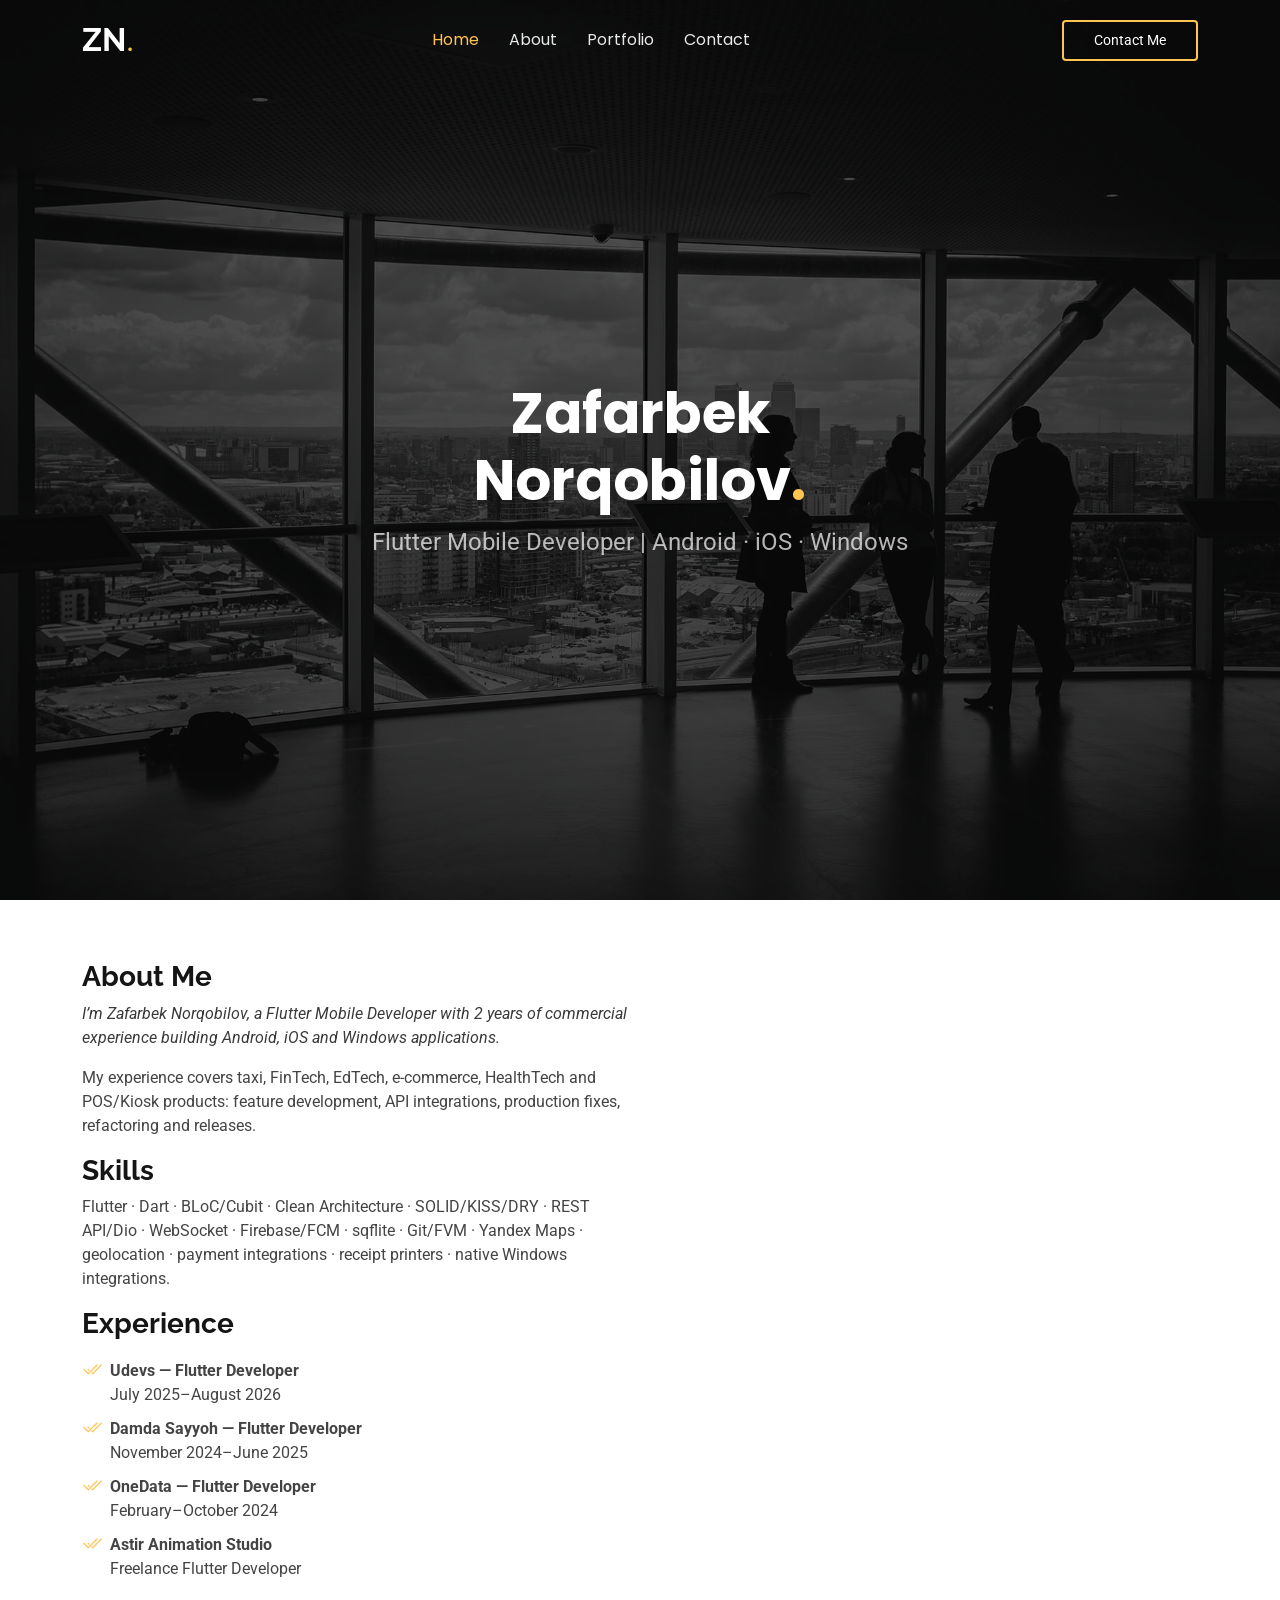
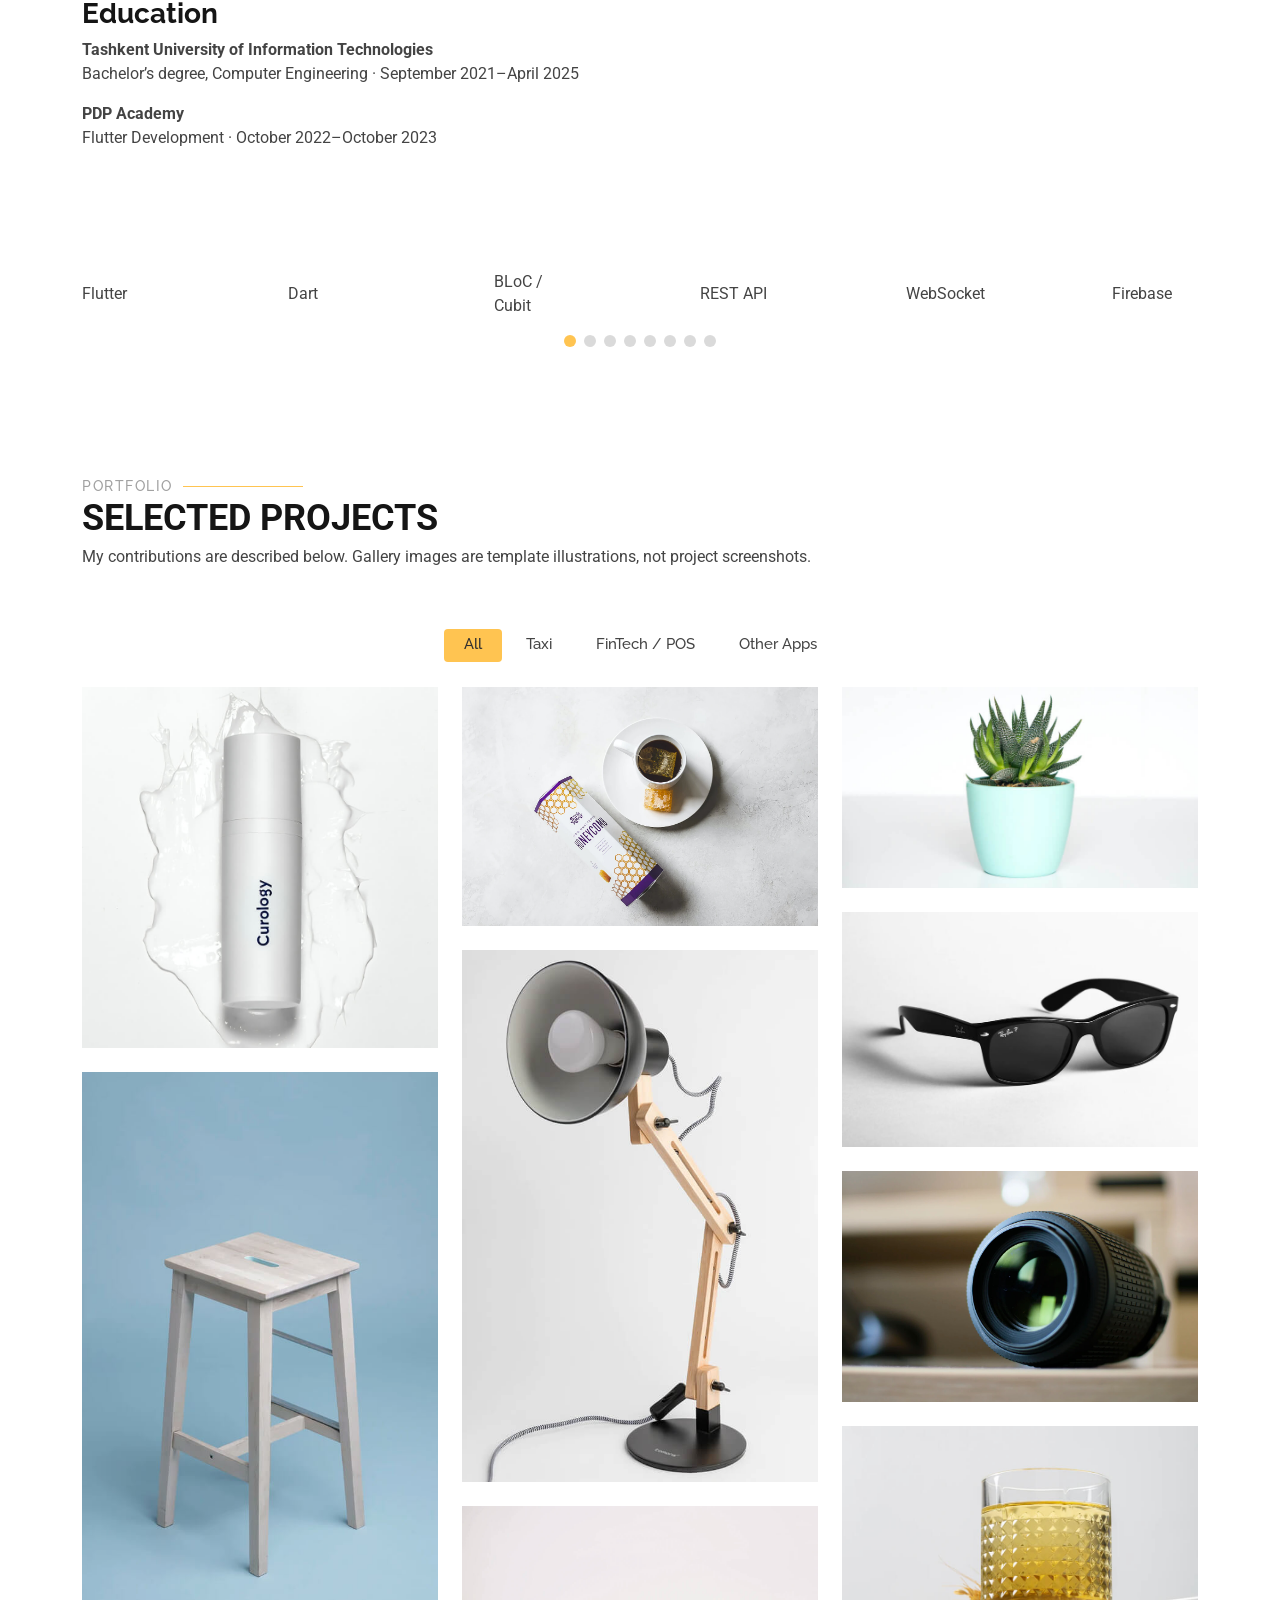
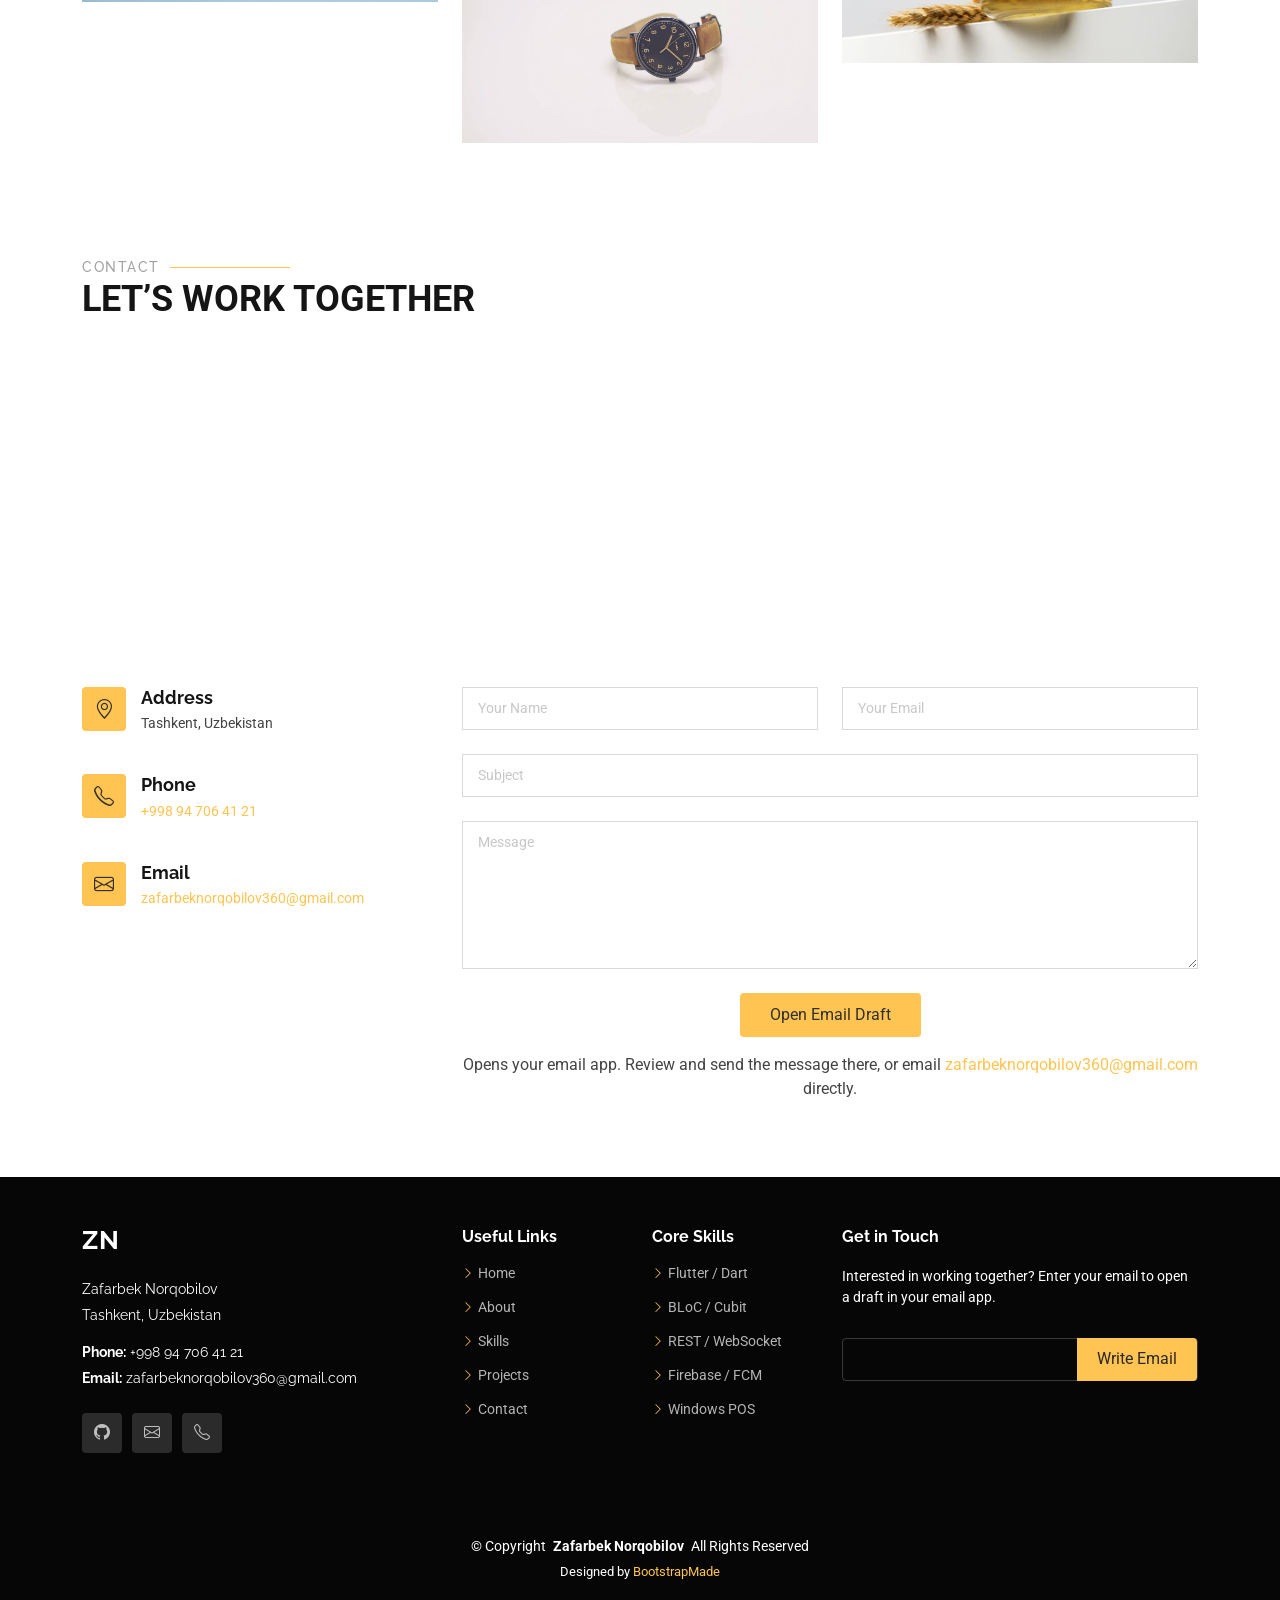
==== commit be272430: "Update portfolio profile, experience, education and contact information" ====
--- a/index.html
+++ b/index.html
@@ -4,9 +4,9 @@
 <head>
   <meta charset="utf-8">
   <meta content="width=device-width, initial-scale=1.0" name="viewport">
-  <title>Index - Gp Bootstrap Template</title>
-  <meta name="description" content="">
-  <meta name="keywords" content="">
+  <title>Zafarbek Norqobilov — Flutter Mobile Developer</title>
+  <meta name="description" content="Flutter Mobile Developer with 2 years of commercial experience. Android, iOS and Windows projects, skills, work experience and contact details.">
+  <meta name="keywords" content="Zafarbek Norqobilov, Flutter, Dart, mobile developer, Uzbekistan">
 
   <!-- Favicons -->
   <link href="assets/img/favicon.png" rel="icon">
@@ -44,7 +44,7 @@
       <a href="index.html" class="logo d-flex align-items-center me-auto me-lg-0">
         <!-- Uncomment the line below if you also wish to use an image logo -->
         <!-- <img src="assets/img/logo.png" alt=""> -->
-        <h1 class="sitename">GP</h1>
+        <h1 class="sitename">ZN</h1>
         <span>.</span>
       </a>
 
@@ -58,7 +58,7 @@
         <i class="mobile-nav-toggle d-xl-none bi bi-list"></i>
       </nav>
 
-      <a class="btn-getstarted" href="index.html#about">Get Started</a>
+      <a class="btn-getstarted" href="index.html#contact">Contact Me</a>
 
     </div>
   </header>
@@ -74,8 +74,8 @@
 
         <div class="row justify-content-center text-center" data-aos="fade-up" data-aos-delay="100">
           <div class="col-xl-6 col-lg-8">
-            <h2>I'am Flutter Developer</span></h2>
-            <p>Flutter Developer | Building High-Performance Mobile</p>
+            <h2>Zafarbek Norqobilov<span>.</span></h2>
+            <p>Flutter Mobile Developer | Android · iOS · Windows</p>
           </div>
         </div>
       </div>
@@ -90,10 +90,21 @@
           
           <div class="col-lg-6 order-2 order-lg-1 content">
             <h3>About Me</h3>
-            <p class="fst-italic">
-              I am a passionate Flutter developer with over 8 months of experience in building high-quality mobile applications. My journey in software development has been driven by a deep interest in creating responsive, intuitive, and visually appealing user experiences. With a solid background in Flutter, I have successfully completed a variety of real-world projects, ranging from e-commerce platforms to complex taxi service applications.
-              Throughout my career, I have honed my skills in mobile development, becoming proficient in Flutter and gaining experience through participation in various startups and projects across different industries, including warehouse management and e-commerce. My work has equipped me with a strong ability to adapt and innovate in dynamic environments.
-              I am dedicated to continuous learning and improving my craft, always staying updated with the latest industry trends and best practices. My goal is to leverage my skills to create impactful applications that make a difference in users' lives.
+            <p class="fst-italic">I’m Zafarbek Norqobilov, a Flutter Mobile Developer with 2 years of commercial experience building Android, iOS and Windows applications.</p>
+            <p>My experience covers taxi, FinTech, EdTech, e-commerce, HealthTech and POS/Kiosk products: feature development, API integrations, production fixes, refactoring and releases.</p>
+            <h3>Skills</h3>
+            <p>Flutter · Dart · BLoC/Cubit · Clean Architecture · SOLID/KISS/DRY · REST API/Dio · WebSocket · Firebase/FCM · sqflite · Git/FVM · Yandex Maps · geolocation · payment integrations · receipt printers · native Windows integrations.</p>
+            <h3>Experience</h3>
+            <ul>
+              <li><i class="bi bi-check2-all"></i><span><strong>Udevs — Flutter Developer</strong><br>July 2025–August 2026</span></li>
+              <li><i class="bi bi-check2-all"></i><span><strong>Damda Sayyoh — Flutter Developer</strong><br>November 2024–June 2025</span></li>
+              <li><i class="bi bi-check2-all"></i><span><strong>OneData — Flutter Developer</strong><br>February–October 2024</span></li>
+              <li><i class="bi bi-check2-all"></i><span><strong>Astir Animation Studio</strong><br>Freelance Flutter Developer</span></li>
+            </ul>
+            <h3>Education</h3>
+            <p><strong>Tashkent University of Information Technologies</strong><br>Bachelor’s degree, Computer Engineering · September 2021–April 2025</p>
+            <p><strong>PDP Academy</strong><br>Flutter Development · October 2022–October 2023</p>
+
           </div>
         
 
@@ -101,7 +112,7 @@
 
     </section><!-- /About Section -->
 
-    <!-- Clients Section -->
+    <!-- Technologies Section -->
     <section id="clients" class="clients section">
 
       <div class="container" data-aos="fade-up" data-aos-delay="100">
@@ -141,21 +152,21 @@
             }
           </script>
           <div class="swiper-wrapper align-items-center">
-            <div class="swiper-slide"><img src="assets/img/clients/client-1.png" class="img-fluid" alt=""></div>
-            <div class="swiper-slide"><img src="assets/img/clients/client-2.png" class="img-fluid" alt=""></div>
-            <div class="swiper-slide"><img src="assets/img/clients/client-3.png" class="img-fluid" alt=""></div>
-            <div class="swiper-slide"><img src="assets/img/clients/client-4.png" class="img-fluid" alt=""></div>
-            <div class="swiper-slide"><img src="assets/img/clients/client-5.png" class="img-fluid" alt=""></div>
-            <div class="swiper-slide"><img src="assets/img/clients/client-6.png" class="img-fluid" alt=""></div>
-            <div class="swiper-slide"><img src="assets/img/clients/client-7.png" class="img-fluid" alt=""></div>
-            <div class="swiper-slide"><img src="assets/img/clients/client-8.png" class="img-fluid" alt=""></div>
+            <div class="swiper-slide"><span>Flutter</span></div>
+            <div class="swiper-slide"><span>Dart</span></div>
+            <div class="swiper-slide"><span>BLoC / Cubit</span></div>
+            <div class="swiper-slide"><span>REST API</span></div>
+            <div class="swiper-slide"><span>WebSocket</span></div>
+            <div class="swiper-slide"><span>Firebase</span></div>
+            <div class="swiper-slide"><span>Yandex Maps</span></div>
+            <div class="swiper-slide"><span>Windows</span></div>
           </div>
           <div class="swiper-pagination"></div>
         </div>
 
       </div>
 
-    </section><!-- /Clients Section -->
+    </section><!-- /Technologies Section -->
 
 
     <!-- Portfolio Section -->
@@ -164,7 +175,8 @@
       <!-- Section Title -->
       <div class="container section-title" data-aos="fade-up">
         <h2>Portfolio</h2>
-        <p>Check our Portfolio</p>
+        <p>Selected Projects</p>
+        <div>My contributions are described below. Gallery images are template illustrations, not project screenshots.</div>
       </div><!-- End Section Title -->
 
       <div class="container">
@@ -173,100 +185,100 @@
 
           <ul class="portfolio-filters isotope-filters" data-aos="fade-up" data-aos-delay="100">
             <li data-filter="*" class="filter-active">All</li>
-            <li data-filter=".filter-app">App</li>
-            <li data-filter=".filter-product">Card</li>
-            <li data-filter=".filter-branding">Web</li>
+            <li data-filter=".filter-app">Taxi</li>
+            <li data-filter=".filter-product">FinTech / POS</li>
+            <li data-filter=".filter-branding">Other Apps</li>
           </ul><!-- End Portfolio Filters -->
 
           <div class="row gy-4 isotope-container" data-aos="fade-up" data-aos-delay="200">
 
             <div class="col-lg-4 col-md-6 portfolio-item isotope-item filter-app">
-              <img src="assets/img/masonry-portfolio/masonry-portfolio-1.jpg" class="img-fluid" alt="">
-              <div class="portfolio-info">
-                <h4>App 1</h4>
-                <p>Lorem ipsum, dolor sit</p>
-                <a href="assets/img/masonry-portfolio/masonry-portfolio-1.jpg" title="App 1" data-gallery="portfolio-gallery-app" class="glightbox preview-link"><i class="bi bi-zoom-in"></i></a>
-                <a href="portfolio-details.html" title="More Details" class="details-link"><i class="bi bi-link-45deg"></i></a>
+              <img src="assets/img/masonry-portfolio/masonry-portfolio-1.jpg" class="img-fluid" alt="Decorative template illustration 1">
+              <div class="portfolio-info">
+                <h4>Orbito Taxi / Driver</h4>
+                <p>Multi-stop routes and live driver tracking</p>
+                <a href="assets/img/masonry-portfolio/masonry-portfolio-1.jpg" title="Decorative template illustration" data-gallery="portfolio-gallery-app" class="glightbox preview-link"><i class="bi bi-zoom-in"></i></a>
+                <a href="portfolio-details.html#orbito" title="More Details" class="details-link"><i class="bi bi-link-45deg"></i></a>
               </div>
             </div><!-- End Portfolio Item -->
 
             <div class="col-lg-4 col-md-6 portfolio-item isotope-item filter-product">
-              <img src="assets/img/masonry-portfolio/masonry-portfolio-2.jpg" class="img-fluid" alt="">
-              <div class="portfolio-info">
-                <h4>Product 1</h4>
-                <p>Lorem ipsum, dolor sit</p>
-                <a href="assets/img/masonry-portfolio/masonry-portfolio-2.jpg" title="Product 1" data-gallery="portfolio-gallery-product" class="glightbox preview-link"><i class="bi bi-zoom-in"></i></a>
-                <a href="portfolio-details.html" title="More Details" class="details-link"><i class="bi bi-link-45deg"></i></a>
+              <img src="assets/img/masonry-portfolio/masonry-portfolio-2.jpg" class="img-fluid" alt="Decorative template illustration 2">
+              <div class="portfolio-info">
+                <h4>Ice City POS / Kiosk</h4>
+                <p>Windows POS, payments and receipt printers</p>
+                <a href="assets/img/masonry-portfolio/masonry-portfolio-2.jpg" title="Decorative template illustration" data-gallery="portfolio-gallery-product" class="glightbox preview-link"><i class="bi bi-zoom-in"></i></a>
+                <a href="portfolio-details.html#ice-city" title="More Details" class="details-link"><i class="bi bi-link-45deg"></i></a>
+              </div>
+            </div><!-- End Portfolio Item -->
+
+            <div class="col-lg-4 col-md-6 portfolio-item isotope-item filter-product">
+              <img src="assets/img/masonry-portfolio/masonry-portfolio-3.jpg" class="img-fluid" alt="Decorative template illustration 3">
+              <div class="portfolio-info">
+                <h4>Ayva Finance / Merchant</h4>
+                <p>Finance APIs and merchant workflows</p>
+                <a href="assets/img/masonry-portfolio/masonry-portfolio-3.jpg" title="Decorative template illustration" data-gallery="portfolio-gallery-branding" class="glightbox preview-link"><i class="bi bi-zoom-in"></i></a>
+                <a href="portfolio-details.html#ayva" title="More Details" class="details-link"><i class="bi bi-link-45deg"></i></a>
               </div>
             </div><!-- End Portfolio Item -->
 
             <div class="col-lg-4 col-md-6 portfolio-item isotope-item filter-branding">
-              <img src="assets/img/masonry-portfolio/masonry-portfolio-3.jpg" class="img-fluid" alt="">
-              <div class="portfolio-info">
-                <h4>Branding 1</h4>
-                <p>Lorem ipsum, dolor sit</p>
-                <a href="assets/img/masonry-portfolio/masonry-portfolio-3.jpg" title="Branding 1" data-gallery="portfolio-gallery-branding" class="glightbox preview-link"><i class="bi bi-zoom-in"></i></a>
-                <a href="portfolio-details.html" title="More Details" class="details-link"><i class="bi bi-link-45deg"></i></a>
+              <img src="assets/img/masonry-portfolio/masonry-portfolio-4.jpg" class="img-fluid" alt="Decorative template illustration 4">
+              <div class="portfolio-info">
+                <h4>Zo’r Maktab Parent / Teacher</h4>
+                <p>School schedules, grades and communication</p>
+                <a href="assets/img/masonry-portfolio/masonry-portfolio-4.jpg" title="Decorative template illustration" data-gallery="portfolio-gallery-app" class="glightbox preview-link"><i class="bi bi-zoom-in"></i></a>
+                <a href="portfolio-details.html#zor-maktab" title="More Details" class="details-link"><i class="bi bi-link-45deg"></i></a>
+              </div>
+            </div><!-- End Portfolio Item -->
+
+            <div class="col-lg-4 col-md-6 portfolio-item isotope-item filter-branding">
+              <img src="assets/img/masonry-portfolio/masonry-portfolio-5.jpg" class="img-fluid" alt="Decorative template illustration 5">
+              <div class="portfolio-info">
+                <h4>Fotinium</h4>
+                <p>Health dashboard and data synchronization</p>
+                <a href="assets/img/masonry-portfolio/masonry-portfolio-5.jpg" title="Decorative template illustration" data-gallery="portfolio-gallery-product" class="glightbox preview-link"><i class="bi bi-zoom-in"></i></a>
+                <a href="portfolio-details.html#fotinium" title="More Details" class="details-link"><i class="bi bi-link-45deg"></i></a>
+              </div>
+            </div><!-- End Portfolio Item -->
+
+            <div class="col-lg-4 col-md-6 portfolio-item isotope-item filter-branding">
+              <img src="assets/img/masonry-portfolio/masonry-portfolio-6.jpg" class="img-fluid" alt="Decorative template illustration 6">
+              <div class="portfolio-info">
+                <h4>Damda Sayyoh / Seller</h4>
+                <p>Two Flutter applications built from scratch</p>
+                <a href="assets/img/masonry-portfolio/masonry-portfolio-6.jpg" title="Decorative template illustration" data-gallery="portfolio-gallery-branding" class="glightbox preview-link"><i class="bi bi-zoom-in"></i></a>
+                <a href="portfolio-details.html#damda" title="More Details" class="details-link"><i class="bi bi-link-45deg"></i></a>
               </div>
             </div><!-- End Portfolio Item -->
 
             <div class="col-lg-4 col-md-6 portfolio-item isotope-item filter-app">
-              <img src="assets/img/masonry-portfolio/masonry-portfolio-4.jpg" class="img-fluid" alt="">
-              <div class="portfolio-info">
-                <h4>App 2</h4>
-                <p>Lorem ipsum, dolor sit</p>
-                <a href="assets/img/masonry-portfolio/masonry-portfolio-4.jpg" title="App 2" data-gallery="portfolio-gallery-app" class="glightbox preview-link"><i class="bi bi-zoom-in"></i></a>
-                <a href="portfolio-details.html" title="More Details" class="details-link"><i class="bi bi-link-45deg"></i></a>
-              </div>
-            </div><!-- End Portfolio Item -->
-
-            <div class="col-lg-4 col-md-6 portfolio-item isotope-item filter-product">
-              <img src="assets/img/masonry-portfolio/masonry-portfolio-5.jpg" class="img-fluid" alt="">
-              <div class="portfolio-info">
-                <h4>Product 2</h4>
-                <p>Lorem ipsum, dolor sit</p>
-                <a href="assets/img/masonry-portfolio/masonry-portfolio-5.jpg" title="Product 2" data-gallery="portfolio-gallery-product" class="glightbox preview-link"><i class="bi bi-zoom-in"></i></a>
-                <a href="portfolio-details.html" title="More Details" class="details-link"><i class="bi bi-link-45deg"></i></a>
+              <img src="assets/img/masonry-portfolio/masonry-portfolio-7.jpg" class="img-fluid" alt="Decorative template illustration 7">
+              <div class="portfolio-info">
+                <h4>Aka Taxi / Teez Taxi</h4>
+                <p>Passenger and driver applications</p>
+                <a href="assets/img/masonry-portfolio/masonry-portfolio-7.jpg" title="Decorative template illustration" data-gallery="portfolio-gallery-app" class="glightbox preview-link"><i class="bi bi-zoom-in"></i></a>
+                <a href="portfolio-details.html#taxi-apps" title="More Details" class="details-link"><i class="bi bi-link-45deg"></i></a>
               </div>
             </div><!-- End Portfolio Item -->
 
             <div class="col-lg-4 col-md-6 portfolio-item isotope-item filter-branding">
-              <img src="assets/img/masonry-portfolio/masonry-portfolio-6.jpg" class="img-fluid" alt="">
-              <div class="portfolio-info">
-                <h4>Branding 2</h4>
-                <p>Lorem ipsum, dolor sit</p>
-                <a href="assets/img/masonry-portfolio/masonry-portfolio-6.jpg" title="Branding 2" data-gallery="portfolio-gallery-branding" class="glightbox preview-link"><i class="bi bi-zoom-in"></i></a>
-                <a href="portfolio-details.html" title="More Details" class="details-link"><i class="bi bi-link-45deg"></i></a>
-              </div>
-            </div><!-- End Portfolio Item -->
-
-            <div class="col-lg-4 col-md-6 portfolio-item isotope-item filter-app">
-              <img src="assets/img/masonry-portfolio/masonry-portfolio-7.jpg" class="img-fluid" alt="">
-              <div class="portfolio-info">
-                <h4>App 3</h4>
-                <p>Lorem ipsum, dolor sit</p>
-                <a href="assets/img/masonry-portfolio/masonry-portfolio-7.jpg" title="App 3" data-gallery="portfolio-gallery-app" class="glightbox preview-link"><i class="bi bi-zoom-in"></i></a>
-                <a href="portfolio-details.html" title="More Details" class="details-link"><i class="bi bi-link-45deg"></i></a>
-              </div>
-            </div><!-- End Portfolio Item -->
-
-            <div class="col-lg-4 col-md-6 portfolio-item isotope-item filter-product">
-              <img src="assets/img/masonry-portfolio/masonry-portfolio-8.jpg" class="img-fluid" alt="">
-              <div class="portfolio-info">
-                <h4>Product 3</h4>
-                <p>Lorem ipsum, dolor sit</p>
-                <a href="assets/img/masonry-portfolio/masonry-portfolio-8.jpg" title="Product 3" data-gallery="portfolio-gallery-product" class="glightbox preview-link"><i class="bi bi-zoom-in"></i></a>
-                <a href="portfolio-details.html" title="More Details" class="details-link"><i class="bi bi-link-45deg"></i></a>
+              <img src="assets/img/masonry-portfolio/masonry-portfolio-8.jpg" class="img-fluid" alt="Decorative template illustration 8">
+              <div class="portfolio-info">
+                <h4>Sadaf Dental</h4>
+                <p>Flutter application contributions</p>
+                <a href="assets/img/masonry-portfolio/masonry-portfolio-8.jpg" title="Decorative template illustration" data-gallery="portfolio-gallery-product" class="glightbox preview-link"><i class="bi bi-zoom-in"></i></a>
+                <a href="portfolio-details.html#sadaf" title="More Details" class="details-link"><i class="bi bi-link-45deg"></i></a>
               </div>
             </div><!-- End Portfolio Item -->
 
             <div class="col-lg-4 col-md-6 portfolio-item isotope-item filter-branding">
-              <img src="assets/img/masonry-portfolio/masonry-portfolio-9.jpg" class="img-fluid" alt="">
-              <div class="portfolio-info">
-                <h4>Branding 3</h4>
-                <p>Lorem ipsum, dolor sit</p>
-                <a href="assets/img/masonry-portfolio/masonry-portfolio-9.jpg" title="Branding 2" data-gallery="portfolio-gallery-branding" class="glightbox preview-link"><i class="bi bi-zoom-in"></i></a>
-                <a href="portfolio-details.html" title="More Details" class="details-link"><i class="bi bi-link-45deg"></i></a>
+              <img src="assets/img/masonry-portfolio/masonry-portfolio-9.jpg" class="img-fluid" alt="Decorative template illustration 9">
+              <div class="portfolio-info">
+                <h4>Astir TV / Animation</h4>
+                <p>Freelance Flutter and video playback</p>
+                <a href="assets/img/masonry-portfolio/masonry-portfolio-9.jpg" title="Decorative template illustration" data-gallery="portfolio-gallery-branding" class="glightbox preview-link"><i class="bi bi-zoom-in"></i></a>
+                <a href="portfolio-details.html#astir" title="More Details" class="details-link"><i class="bi bi-link-45deg"></i></a>
               </div>
             </div><!-- End Portfolio Item -->
 
@@ -284,13 +296,13 @@
       <!-- Section Title -->
       <div class="container section-title" data-aos="fade-up">
         <h2>Contact</h2>
-        <p>Contact Us</p>
+        <p>Let’s Work Together</p>
       </div><!-- End Section Title -->
 
       <div class="container" data-aos="fade-up" data-aos-delay="100">
 
         <div class="mb-4" data-aos="fade-up" data-aos-delay="200">
-          <iframe style="border:0; width: 100%; height: 270px;" src="https://www.google.com/maps/embed?pb=!1m14!1m8!1m3!1d48389.78314118045!2d-74.006138!3d40.710059!3m2!1i1024!2i768!4f13.1!3m3!1m2!1s0x89c25a22a3bda30d%3A0xb89d1fe6bc499443!2sDowntown%20Conference%20Center!5e0!3m2!1sen!2sus!4v1676961268712!5m2!1sen!2sus" frameborder="0" allowfullscreen="" loading="lazy" referrerpolicy="no-referrer-when-downgrade"></iframe>
+          <iframe style="border:0; width: 100%; height: 270px;" src="https://maps.google.com/maps?q=Tashkent%2C%20Uzbekistan&amp;z=11&amp;output=embed" title="Map of Tashkent, Uzbekistan" frameborder="0" allowfullscreen="" loading="lazy" referrerpolicy="no-referrer-when-downgrade"></iframe>
         </div><!-- End Google Maps -->
 
         <div class="row gy-4">
@@ -300,54 +312,54 @@
               <i class="bi bi-geo-alt flex-shrink-0"></i>
               <div>
                 <h3>Address</h3>
-                <p>A108 Adam Street, New York, NY 535022</p>
+                <p>Tashkent, Uzbekistan</p>
               </div>
             </div><!-- End Info Item -->
 
             <div class="info-item d-flex" data-aos="fade-up" data-aos-delay="400">
               <i class="bi bi-telephone flex-shrink-0"></i>
               <div>
-                <h3>Call Us</h3>
-                <p>+1 5589 55488 55</p>
+                <h3>Phone</h3>
+                <p><a href="tel:+998947064121">+998 94 706 41 21</a></p>
               </div>
             </div><!-- End Info Item -->
 
             <div class="info-item d-flex" data-aos="fade-up" data-aos-delay="500">
               <i class="bi bi-envelope flex-shrink-0"></i>
               <div>
-                <h3>Email Us</h3>
-                <p>info@example.com</p>
+                <h3>Email</h3>
+                <p><a href="mailto:zafarbeknorqobilov360@gmail.com">zafarbeknorqobilov360@gmail.com</a></p>
               </div>
             </div><!-- End Info Item -->
 
           </div>
 
           <div class="col-lg-8">
-            <form action="forms/contact.php" method="post" class="php-email-form" data-aos="fade-up" data-aos-delay="200">
+            <form action="mailto:zafarbeknorqobilov360@gmail.com" method="get" data-email-draft class="php-email-form" data-aos="fade-up" data-aos-delay="200">
               <div class="row gy-4">
 
                 <div class="col-md-6">
-                  <input type="text" name="name" class="form-control" placeholder="Your Name" required="">
+                  <input type="text" name="name" class="form-control" aria-label="Your Name" placeholder="Your Name" required="">
                 </div>
 
                 <div class="col-md-6 ">
-                  <input type="email" class="form-control" name="email" placeholder="Your Email" required="">
+                  <input type="email" class="form-control" name="email" aria-label="Your Email" placeholder="Your Email" required="">
                 </div>
 
                 <div class="col-md-12">
-                  <input type="text" class="form-control" name="subject" placeholder="Subject" required="">
+                  <input type="text" class="form-control" name="subject" aria-label="Subject" placeholder="Subject" required="">
                 </div>
 
                 <div class="col-md-12">
-                  <textarea class="form-control" name="message" rows="6" placeholder="Message" required=""></textarea>
+                  <textarea class="form-control" name="message" rows="6" aria-label="Message" placeholder="Message" required=""></textarea>
                 </div>
 
                 <div class="col-md-12 text-center">
                   <div class="loading">Loading</div>
                   <div class="error-message"></div>
-                  <div class="sent-message">Your message has been sent. Thank you!</div>
-
-                  <button type="submit">Send Message</button>
+                  <div class="sent-message">Email draft requested. Send it from your email app.</div>
+
+                  <button type="submit">Open Email Draft</button><p class="mt-3">Opens your email app. Review and send the message there, or email <a href="mailto:zafarbeknorqobilov360@gmail.com">zafarbeknorqobilov360@gmail.com</a> directly.</p>
                 </div>
 
               </div>
@@ -369,52 +381,51 @@
         <div class="row gy-4">
           <div class="col-lg-4 col-md-6 footer-about">
             <a href="index.html" class="logo d-flex align-items-center">
-              <span class="sitename">GP</span>
+              <span class="sitename">ZN</span>
             </a>
             <div class="footer-contact pt-3">
-              <p>A108 Adam Street</p>
-              <p>New York, NY 535022</p>
-              <p class="mt-3"><strong>Phone:</strong> <span>+1 5589 55488 55</span></p>
-              <p><strong>Email:</strong> <span>info@example.com</span></p>
+              <p>Zafarbek Norqobilov</p>
+              <p>Tashkent, Uzbekistan</p>
+              <p class="mt-3"><strong>Phone:</strong> <span>+998 94 706 41 21</span></p>
+              <p><strong>Email:</strong> <span>zafarbeknorqobilov360@gmail.com</span></p>
             </div>
             <div class="social-links d-flex mt-4">
-              <a href=""><i class="bi bi-twitter-x"></i></a>
-              <a href=""><i class="bi bi-facebook"></i></a>
-              <a href=""><i class="bi bi-instagram"></i></a>
-              <a href=""><i class="bi bi-linkedin"></i></a>
+              <a href="https://github.com/NorqobilovZafarbek" aria-label="GitHub profile"><i class="bi bi-github"></i></a>
+              <a href="mailto:zafarbeknorqobilov360@gmail.com" aria-label="Email"><i class="bi bi-envelope"></i></a>
+              <a href="tel:+998947064121" aria-label="Phone"><i class="bi bi-telephone"></i></a>
             </div>
           </div>
 
           <div class="col-lg-2 col-md-3 footer-links">
             <h4>Useful Links</h4>
             <ul>
-              <li><i class="bi bi-chevron-right"></i> <a href="#"> Home</a></li>
-              <li><i class="bi bi-chevron-right"></i> <a href="#"> About us</a></li>
-              <li><i class="bi bi-chevron-right"></i> <a href="#"> Services</a></li>
-              <li><i class="bi bi-chevron-right"></i> <a href="#"> Terms of service</a></li>
-              <li><i class="bi bi-chevron-right"></i> <a href="#"> Privacy policy</a></li>
+              <li><i class="bi bi-chevron-right"></i> <a href="index.html#hero">Home</a></li>
+              <li><i class="bi bi-chevron-right"></i> <a href="index.html#about">About</a></li>
+              <li><i class="bi bi-chevron-right"></i> <a href="index.html#about">Skills</a></li>
+              <li><i class="bi bi-chevron-right"></i> <a href="index.html#portfolio">Projects</a></li>
+              <li><i class="bi bi-chevron-right"></i> <a href="index.html#contact">Contact</a></li>
             </ul>
           </div>
 
           <div class="col-lg-2 col-md-3 footer-links">
-            <h4>Our Services</h4>
+            <h4>Core Skills</h4>
             <ul>
-              <li><i class="bi bi-chevron-right"></i> <a href="#"> Web Design</a></li>
-              <li><i class="bi bi-chevron-right"></i> <a href="#"> Web Development</a></li>
-              <li><i class="bi bi-chevron-right"></i> <a href="#"> Product Management</a></li>
-              <li><i class="bi bi-chevron-right"></i> <a href="#"> Marketing</a></li>
-              <li><i class="bi bi-chevron-right"></i> <a href="#"> Graphic Design</a></li>
+              <li><i class="bi bi-chevron-right"></i> <a href="index.html#about">Flutter / Dart</a></li>
+              <li><i class="bi bi-chevron-right"></i> <a href="index.html#about">BLoC / Cubit</a></li>
+              <li><i class="bi bi-chevron-right"></i> <a href="index.html#about">REST / WebSocket</a></li>
+              <li><i class="bi bi-chevron-right"></i> <a href="index.html#about">Firebase / FCM</a></li>
+              <li><i class="bi bi-chevron-right"></i> <a href="index.html#about">Windows POS</a></li>
             </ul>
           </div>
 
           <div class="col-lg-4 col-md-12 footer-newsletter">
-            <h4>Our Newsletter</h4>
-            <p>Subscribe to our newsletter and receive the latest news about our products and services!</p>
-            <form action="forms/newsletter.php" method="post" class="php-email-form">
-              <div class="newsletter-form"><input type="email" name="email"><input type="submit" value="Subscribe"></div>
+            <h4>Get in Touch</h4>
+            <p>Interested in working together? Enter your email to open a draft in your email app.</p>
+            <form action="mailto:zafarbeknorqobilov360@gmail.com" method="get" data-email-draft class="php-email-form">
+              <div class="newsletter-form"><input type="email" name="email" aria-label="Your email" required><input type="submit" value="Write Email"></div>
               <div class="loading">Loading</div>
               <div class="error-message"></div>
-              <div class="sent-message">Your subscription request has been sent. Thank you!</div>
+              <div class="sent-message">Email draft requested. Send it from your email app.</div>
             </form>
           </div>
 
@@ -424,7 +435,7 @@
 
     <div class="copyright">
       <div class="container text-center">
-        <p>© <span>Copyright</span> <strong class="px-1 sitename">GP</strong> <span>All Rights Reserved</span></p>
+        <p>© <span>Copyright</span> <strong class="px-1 sitename">Zafarbek Norqobilov</strong> <span>All Rights Reserved</span></p>
         <div class="credits">
           <!-- All the links in the footer should remain intact. -->
           <!-- You can delete the links only if you've purchased the pro version. -->
@@ -445,7 +456,20 @@
 
   <!-- Vendor JS Files -->
   <script src="assets/vendor/bootstrap/js/bootstrap.bundle.min.js"></script>
-  <script src="assets/vendor/php-email-form/validate.js"></script>
+  <script>
+    document.querySelectorAll('[data-email-draft]').forEach(function(form) {
+      form.addEventListener('submit', function(event) {
+        event.preventDefault();
+        if (!form.reportValidity()) return;
+        var data = new FormData(form);
+        var subject = String(data.get('subject') || 'Flutter opportunity');
+        var body = String(data.get('message') || 'Hello Zafarbek, I would like to discuss a Flutter opportunity.') +
+          '\n\nName: ' + String(data.get('name') || '') + '\nReply to: ' + String(data.get('email') || '');
+        window.location.href = 'mailto:zafarbeknorqobilov360@gmail.com?subject=' +
+          encodeURIComponent(subject) + '&body=' + encodeURIComponent(body);
+      });
+    });
+  </script>
   <script src="assets/vendor/aos/aos.js"></script>
   <script src="assets/vendor/swiper/swiper-bundle.min.js"></script>
   <script src="assets/vendor/glightbox/js/glightbox.min.js"></script>
@@ -458,4 +482,4 @@
 
 </body>
 
-</html>+</html>
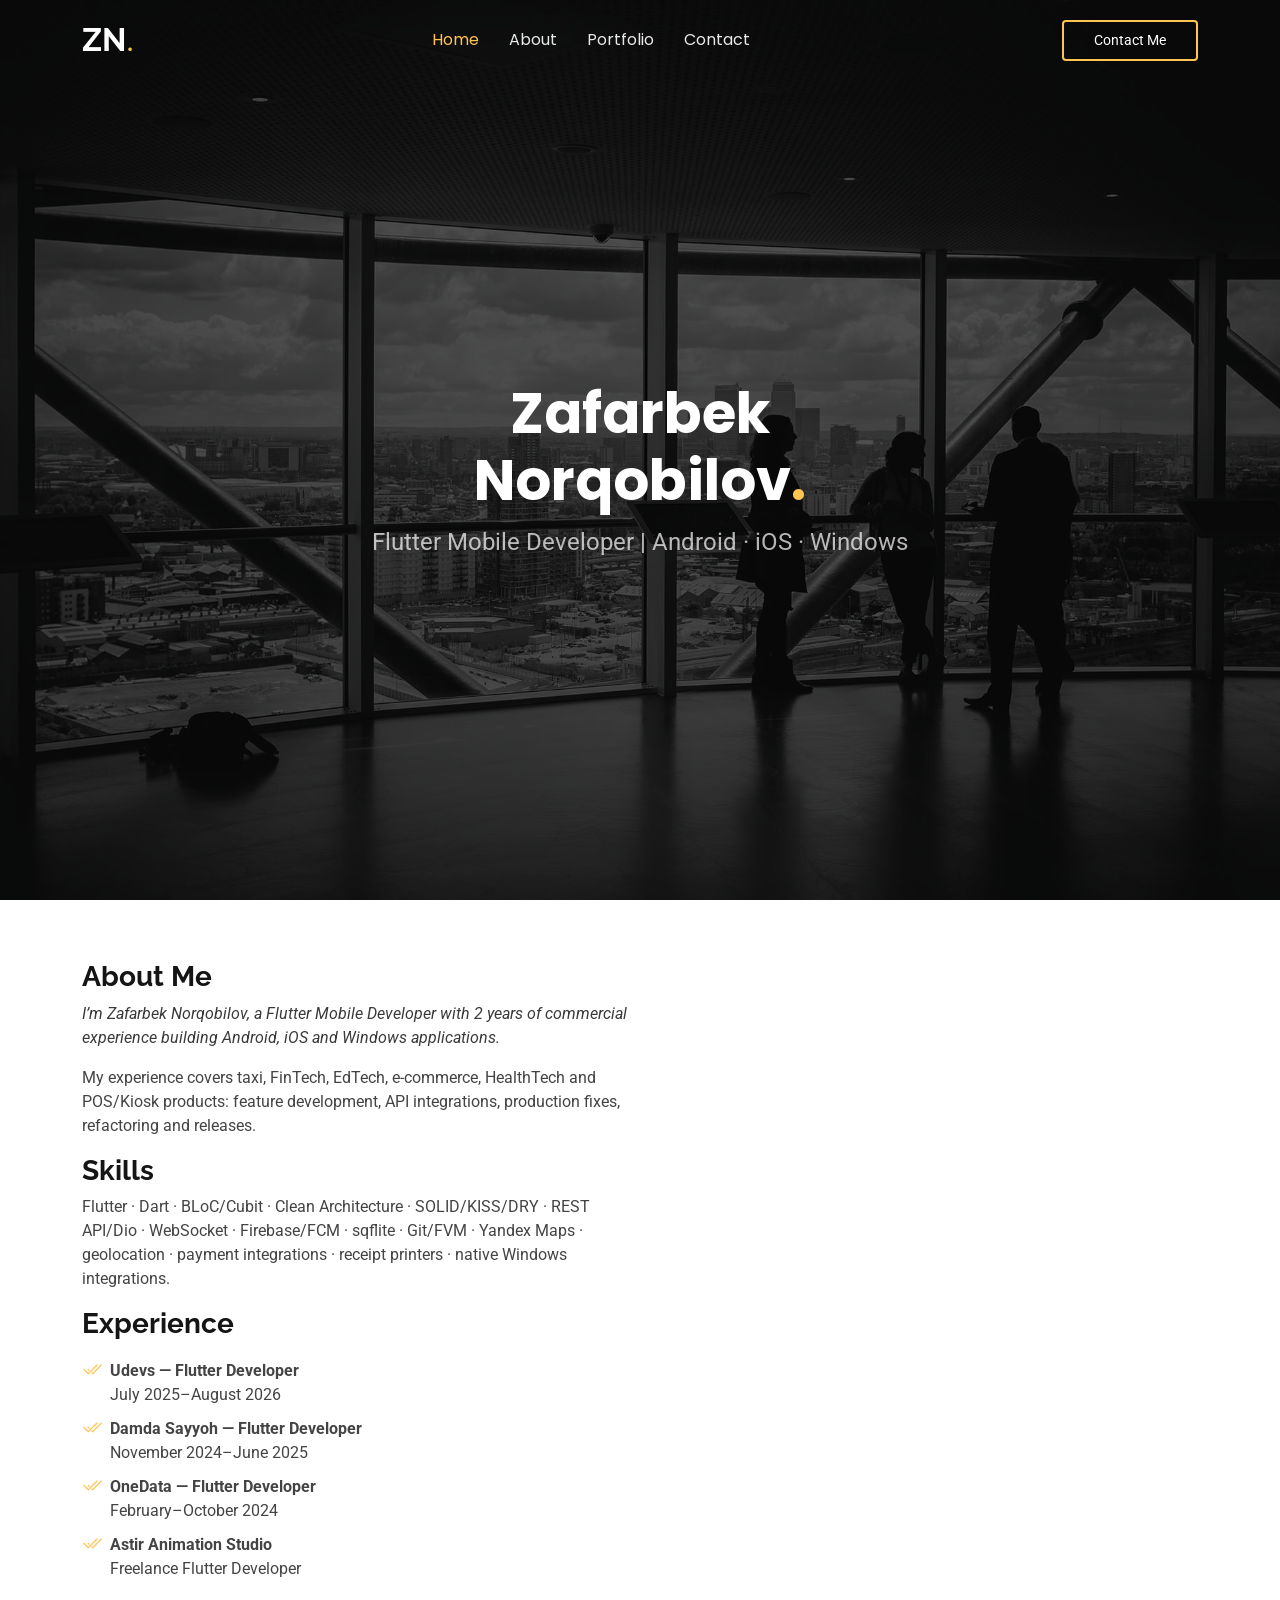
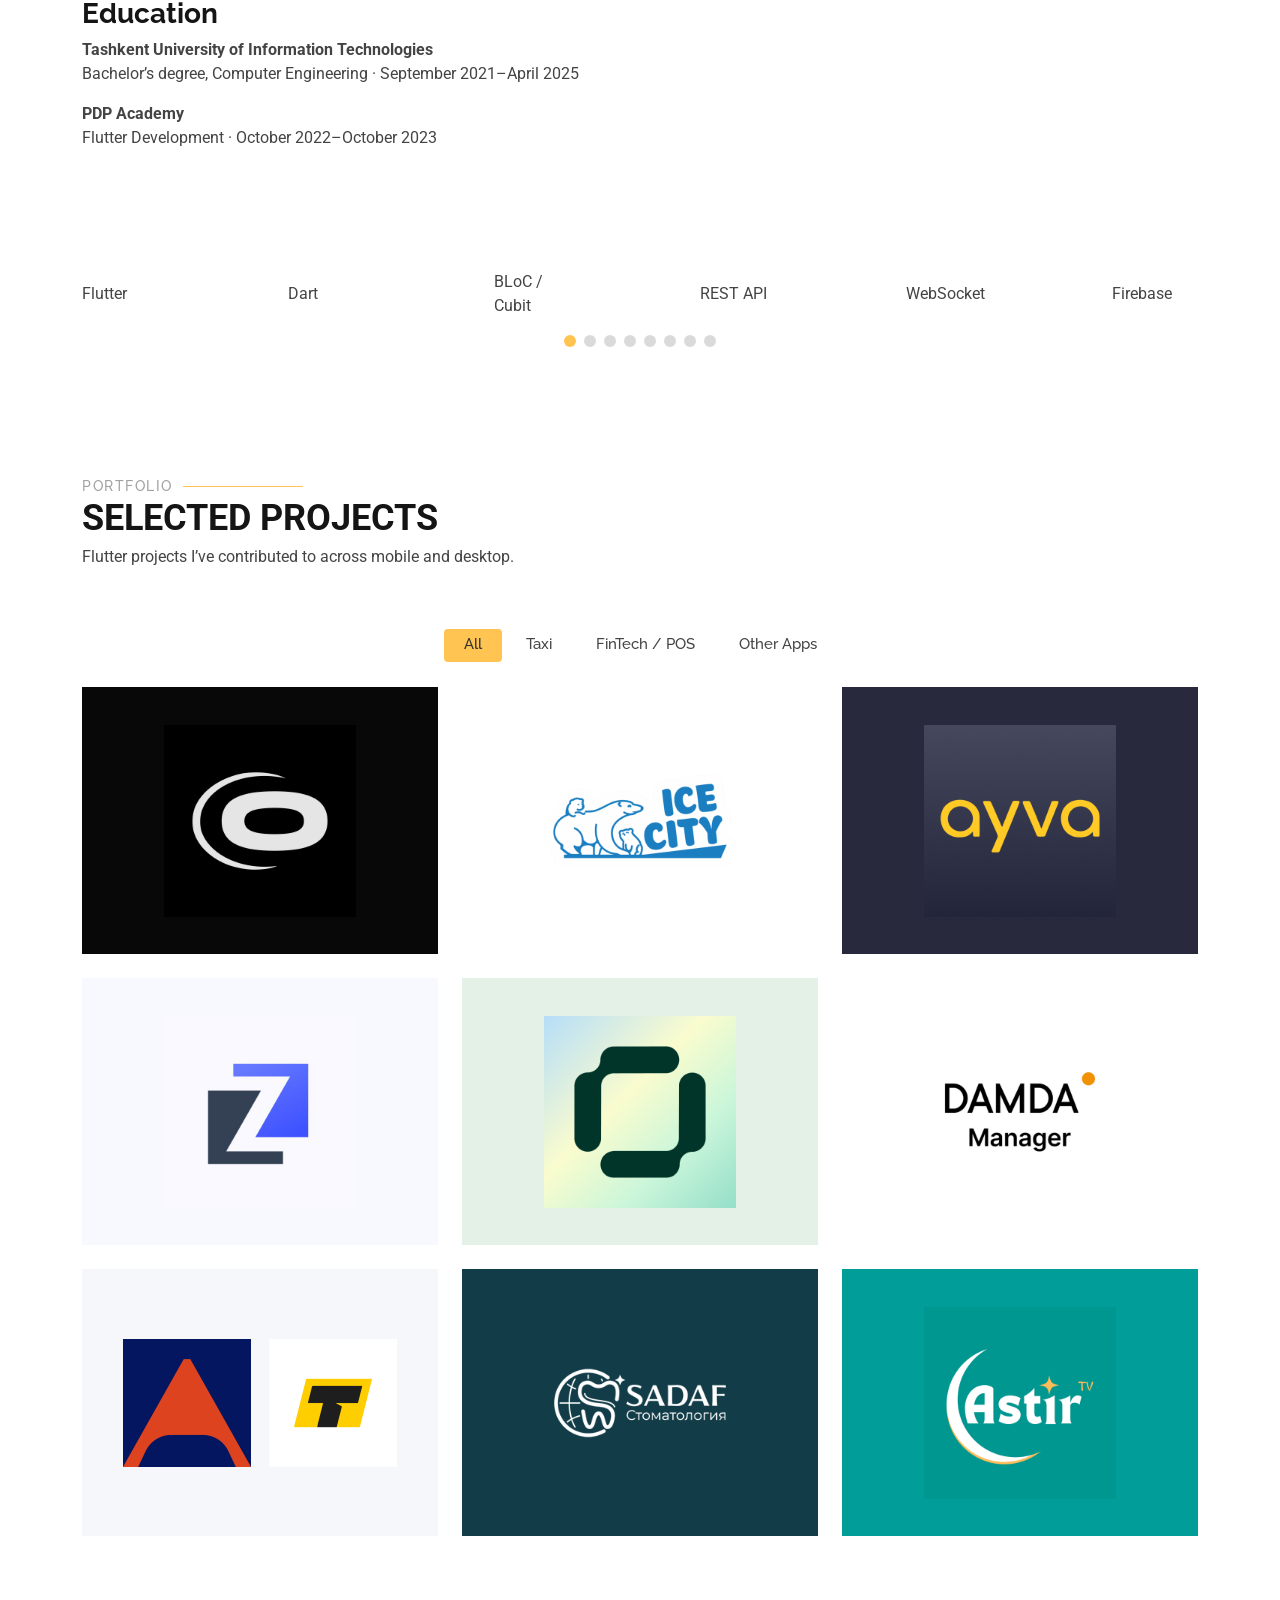
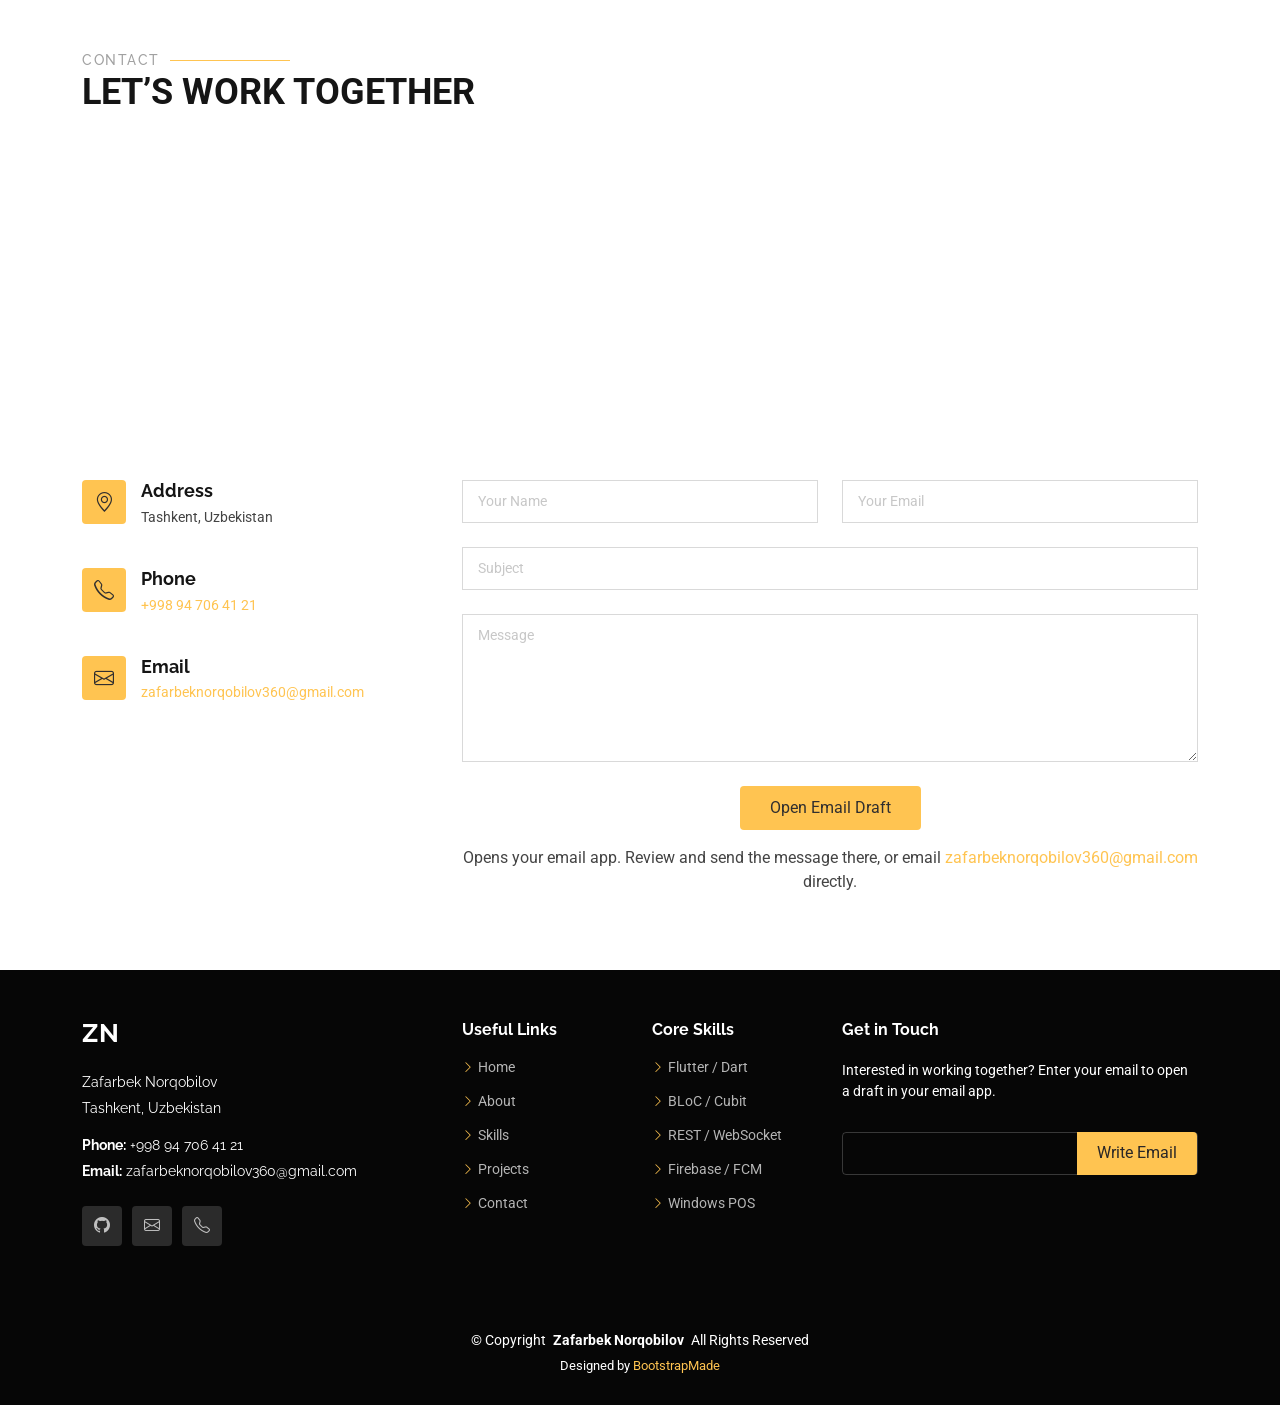
==== commit b3d6cc86: "Replace template portfolio images with verified project branding" ====
--- a/index.html
+++ b/index.html
@@ -26,6 +26,7 @@
 
   <!-- Main CSS File -->
   <link href="assets/css/main.css" rel="stylesheet">
+  <link href="assets/css/projects.css" rel="stylesheet">
 
   <!-- =======================================================
   * Template Name: Gp
@@ -176,7 +177,7 @@
       <div class="container section-title" data-aos="fade-up">
         <h2>Portfolio</h2>
         <p>Selected Projects</p>
-        <div>My contributions are described below. Gallery images are template illustrations, not project screenshots.</div>
+        <div>Flutter projects I’ve contributed to across mobile and desktop.</div>
       </div><!-- End Section Title -->
 
       <div class="container">
@@ -193,91 +194,91 @@
           <div class="row gy-4 isotope-container" data-aos="fade-up" data-aos-delay="200">
 
             <div class="col-lg-4 col-md-6 portfolio-item isotope-item filter-app">
-              <img src="assets/img/masonry-portfolio/masonry-portfolio-1.jpg" class="img-fluid" alt="Decorative template illustration 1">
+              <div class="project-visual" style="--project-bg:#080808"><img src="assets/img/projects/orbito.jpg" class="project-logo" width="512" height="512" alt="Orbito Taxi / Driver — official logo" decoding="async"></div>
               <div class="portfolio-info">
                 <h4>Orbito Taxi / Driver</h4>
                 <p>Multi-stop routes and live driver tracking</p>
-                <a href="assets/img/masonry-portfolio/masonry-portfolio-1.jpg" title="Decorative template illustration" data-gallery="portfolio-gallery-app" class="glightbox preview-link"><i class="bi bi-zoom-in"></i></a>
+                <a href="assets/img/projects/orbito.jpg" title="Orbito Taxi / Driver — official branding" data-gallery="portfolio-gallery-app" class="glightbox preview-link"><i class="bi bi-zoom-in"></i></a>
                 <a href="portfolio-details.html#orbito" title="More Details" class="details-link"><i class="bi bi-link-45deg"></i></a>
               </div>
             </div><!-- End Portfolio Item -->
 
             <div class="col-lg-4 col-md-6 portfolio-item isotope-item filter-product">
-              <img src="assets/img/masonry-portfolio/masonry-portfolio-2.jpg" class="img-fluid" alt="Decorative template illustration 2">
+              <div class="project-visual" style="--project-bg:#fff"><img src="assets/img/projects/ice-city.png" class="project-logo" width="512" height="512" alt="Ice City POS / Kiosk — official logo" decoding="async"></div>
               <div class="portfolio-info">
                 <h4>Ice City POS / Kiosk</h4>
                 <p>Windows POS, payments and receipt printers</p>
-                <a href="assets/img/masonry-portfolio/masonry-portfolio-2.jpg" title="Decorative template illustration" data-gallery="portfolio-gallery-product" class="glightbox preview-link"><i class="bi bi-zoom-in"></i></a>
+                <a href="assets/img/projects/ice-city.png" title="Ice City POS / Kiosk — official branding" data-gallery="portfolio-gallery-product" class="glightbox preview-link"><i class="bi bi-zoom-in"></i></a>
                 <a href="portfolio-details.html#ice-city" title="More Details" class="details-link"><i class="bi bi-link-45deg"></i></a>
               </div>
             </div><!-- End Portfolio Item -->
 
             <div class="col-lg-4 col-md-6 portfolio-item isotope-item filter-product">
-              <img src="assets/img/masonry-portfolio/masonry-portfolio-3.jpg" class="img-fluid" alt="Decorative template illustration 3">
+              <div class="project-visual" style="--project-bg:#29293d"><img src="assets/img/projects/ayva.jpg" class="project-logo" width="512" height="512" alt="Ayva Finance / Merchant — official logo" decoding="async"></div>
               <div class="portfolio-info">
                 <h4>Ayva Finance / Merchant</h4>
                 <p>Finance APIs and merchant workflows</p>
-                <a href="assets/img/masonry-portfolio/masonry-portfolio-3.jpg" title="Decorative template illustration" data-gallery="portfolio-gallery-branding" class="glightbox preview-link"><i class="bi bi-zoom-in"></i></a>
+                <a href="assets/img/projects/ayva.jpg" title="Ayva Finance / Merchant — official branding" data-gallery="portfolio-gallery-branding" class="glightbox preview-link"><i class="bi bi-zoom-in"></i></a>
                 <a href="portfolio-details.html#ayva" title="More Details" class="details-link"><i class="bi bi-link-45deg"></i></a>
               </div>
             </div><!-- End Portfolio Item -->
 
             <div class="col-lg-4 col-md-6 portfolio-item isotope-item filter-branding">
-              <img src="assets/img/masonry-portfolio/masonry-portfolio-4.jpg" class="img-fluid" alt="Decorative template illustration 4">
+              <div class="project-visual" style="--project-bg:#f8f8ff"><img src="assets/img/projects/zor-maktab.jpg" class="project-logo" width="512" height="512" alt="Zo’r Maktab Parent / Teacher — official logo" decoding="async"></div>
               <div class="portfolio-info">
                 <h4>Zo’r Maktab Parent / Teacher</h4>
                 <p>School schedules, grades and communication</p>
-                <a href="assets/img/masonry-portfolio/masonry-portfolio-4.jpg" title="Decorative template illustration" data-gallery="portfolio-gallery-app" class="glightbox preview-link"><i class="bi bi-zoom-in"></i></a>
+                <a href="assets/img/projects/zor-maktab.jpg" title="Zo’r Maktab Parent / Teacher — official branding" data-gallery="portfolio-gallery-app" class="glightbox preview-link"><i class="bi bi-zoom-in"></i></a>
                 <a href="portfolio-details.html#zor-maktab" title="More Details" class="details-link"><i class="bi bi-link-45deg"></i></a>
               </div>
             </div><!-- End Portfolio Item -->
 
             <div class="col-lg-4 col-md-6 portfolio-item isotope-item filter-branding">
-              <img src="assets/img/masonry-portfolio/masonry-portfolio-5.jpg" class="img-fluid" alt="Decorative template illustration 5">
+              <div class="project-visual" style="--project-bg:#e4f1e6"><img src="assets/img/projects/fotinium.jpg" class="project-logo" width="512" height="512" alt="Fotinium — official logo" decoding="async"></div>
               <div class="portfolio-info">
                 <h4>Fotinium</h4>
                 <p>Health dashboard and data synchronization</p>
-                <a href="assets/img/masonry-portfolio/masonry-portfolio-5.jpg" title="Decorative template illustration" data-gallery="portfolio-gallery-product" class="glightbox preview-link"><i class="bi bi-zoom-in"></i></a>
+                <a href="assets/img/projects/fotinium.jpg" title="Fotinium — official branding" data-gallery="portfolio-gallery-product" class="glightbox preview-link"><i class="bi bi-zoom-in"></i></a>
                 <a href="portfolio-details.html#fotinium" title="More Details" class="details-link"><i class="bi bi-link-45deg"></i></a>
               </div>
             </div><!-- End Portfolio Item -->
 
             <div class="col-lg-4 col-md-6 portfolio-item isotope-item filter-branding">
-              <img src="assets/img/masonry-portfolio/masonry-portfolio-6.jpg" class="img-fluid" alt="Decorative template illustration 6">
+              <div class="project-visual" style="--project-bg:#fff"><img src="assets/img/projects/damda.png" class="project-logo" width="512" height="512" alt="Damda Sayyoh / Seller — official logo" decoding="async"></div>
               <div class="portfolio-info">
                 <h4>Damda Sayyoh / Seller</h4>
                 <p>Two Flutter applications built from scratch</p>
-                <a href="assets/img/masonry-portfolio/masonry-portfolio-6.jpg" title="Decorative template illustration" data-gallery="portfolio-gallery-branding" class="glightbox preview-link"><i class="bi bi-zoom-in"></i></a>
+                <a href="assets/img/projects/damda.png" title="Damda Sayyoh / Seller — official branding" data-gallery="portfolio-gallery-branding" class="glightbox preview-link"><i class="bi bi-zoom-in"></i></a>
                 <a href="portfolio-details.html#damda" title="More Details" class="details-link"><i class="bi bi-link-45deg"></i></a>
               </div>
             </div><!-- End Portfolio Item -->
 
             <div class="col-lg-4 col-md-6 portfolio-item isotope-item filter-app">
-              <img src="assets/img/masonry-portfolio/masonry-portfolio-7.jpg" class="img-fluid" alt="Decorative template illustration 7">
+              <div class="project-visual project-visual-pair" style="--project-bg:#f6f7fb"><img src="assets/img/projects/aka.png" class="project-logo" width="512" height="512" alt="Aka Taxi — official logo" decoding="async"><img src="assets/img/projects/taxi-apps.png" class="project-logo" width="512" height="512" alt="Teez Taxi — official logo" decoding="async"></div>
               <div class="portfolio-info">
                 <h4>Aka Taxi / Teez Taxi</h4>
                 <p>Passenger and driver applications</p>
-                <a href="assets/img/masonry-portfolio/masonry-portfolio-7.jpg" title="Decorative template illustration" data-gallery="portfolio-gallery-app" class="glightbox preview-link"><i class="bi bi-zoom-in"></i></a>
+                <a href="assets/img/projects/taxi-apps.png" title="Aka Taxi / Teez Taxi — official branding" data-gallery="portfolio-gallery-app" class="glightbox preview-link"><i class="bi bi-zoom-in"></i></a>
                 <a href="portfolio-details.html#taxi-apps" title="More Details" class="details-link"><i class="bi bi-link-45deg"></i></a>
               </div>
             </div><!-- End Portfolio Item -->
 
             <div class="col-lg-4 col-md-6 portfolio-item isotope-item filter-branding">
-              <img src="assets/img/masonry-portfolio/masonry-portfolio-8.jpg" class="img-fluid" alt="Decorative template illustration 8">
+              <div class="project-visual" style="--project-bg:#123c47"><img src="assets/img/projects/sadaf.png" class="project-logo" width="250" height="102" alt="Sadaf Dental — official logo" decoding="async"></div>
               <div class="portfolio-info">
                 <h4>Sadaf Dental</h4>
                 <p>Flutter application contributions</p>
-                <a href="assets/img/masonry-portfolio/masonry-portfolio-8.jpg" title="Decorative template illustration" data-gallery="portfolio-gallery-product" class="glightbox preview-link"><i class="bi bi-zoom-in"></i></a>
+                <a href="assets/img/projects/sadaf.png" title="Sadaf Dental — official branding" data-gallery="portfolio-gallery-product" class="glightbox preview-link"><i class="bi bi-zoom-in"></i></a>
                 <a href="portfolio-details.html#sadaf" title="More Details" class="details-link"><i class="bi bi-link-45deg"></i></a>
               </div>
             </div><!-- End Portfolio Item -->
 
             <div class="col-lg-4 col-md-6 portfolio-item isotope-item filter-branding">
-              <img src="assets/img/masonry-portfolio/masonry-portfolio-9.jpg" class="img-fluid" alt="Decorative template illustration 9">
+              <div class="project-visual" style="--project-bg:#009d99"><img src="assets/img/projects/astir.png" class="project-logo" width="512" height="512" alt="Astir TV / Animation — official logo" decoding="async"></div>
               <div class="portfolio-info">
                 <h4>Astir TV / Animation</h4>
                 <p>Freelance Flutter and video playback</p>
-                <a href="assets/img/masonry-portfolio/masonry-portfolio-9.jpg" title="Decorative template illustration" data-gallery="portfolio-gallery-branding" class="glightbox preview-link"><i class="bi bi-zoom-in"></i></a>
+                <a href="assets/img/projects/astir.png" title="Astir TV / Animation — official branding" data-gallery="portfolio-gallery-branding" class="glightbox preview-link"><i class="bi bi-zoom-in"></i></a>
                 <a href="portfolio-details.html#astir" title="More Details" class="details-link"><i class="bi bi-link-45deg"></i></a>
               </div>
             </div><!-- End Portfolio Item -->
@@ -483,3 +484,4 @@
 </body>
 
 </html>
+
--- a/assets/css/projects.css
+++ b/assets/css/projects.css
@@ -0,0 +1,39 @@
+/* Scoped presentation for original project branding; the existing site theme is retained. */
+.project-visual {
+  width: 100%;
+  aspect-ratio: 4 / 3;
+  display: flex;
+  align-items: center;
+  justify-content: center;
+  gap: 6%;
+  padding: 9%;
+  background: var(--project-bg, #f6f7fb);
+  overflow: hidden;
+}
+.project-visual .project-logo {
+  display: block;
+  width: 66%;
+  height: 100%;
+  object-fit: contain;
+  flex-shrink: 0;
+}
+.project-visual-pair .project-logo {
+  width: 44%;
+}
+.portfolio-details .project-visual .project-logo {
+  width: 66%;
+}
+.portfolio-details .project-visual-pair .project-logo {
+  width: 44%;
+}
+.project-image-caption {
+  text-align: center;
+  padding: 16px 12px 4px;
+  font-weight: 600;
+}
+.project-source {
+  margin-bottom: 28px;
+}
+.portfolio-description h2[id] {
+  scroll-margin-top: 28px;
+}
